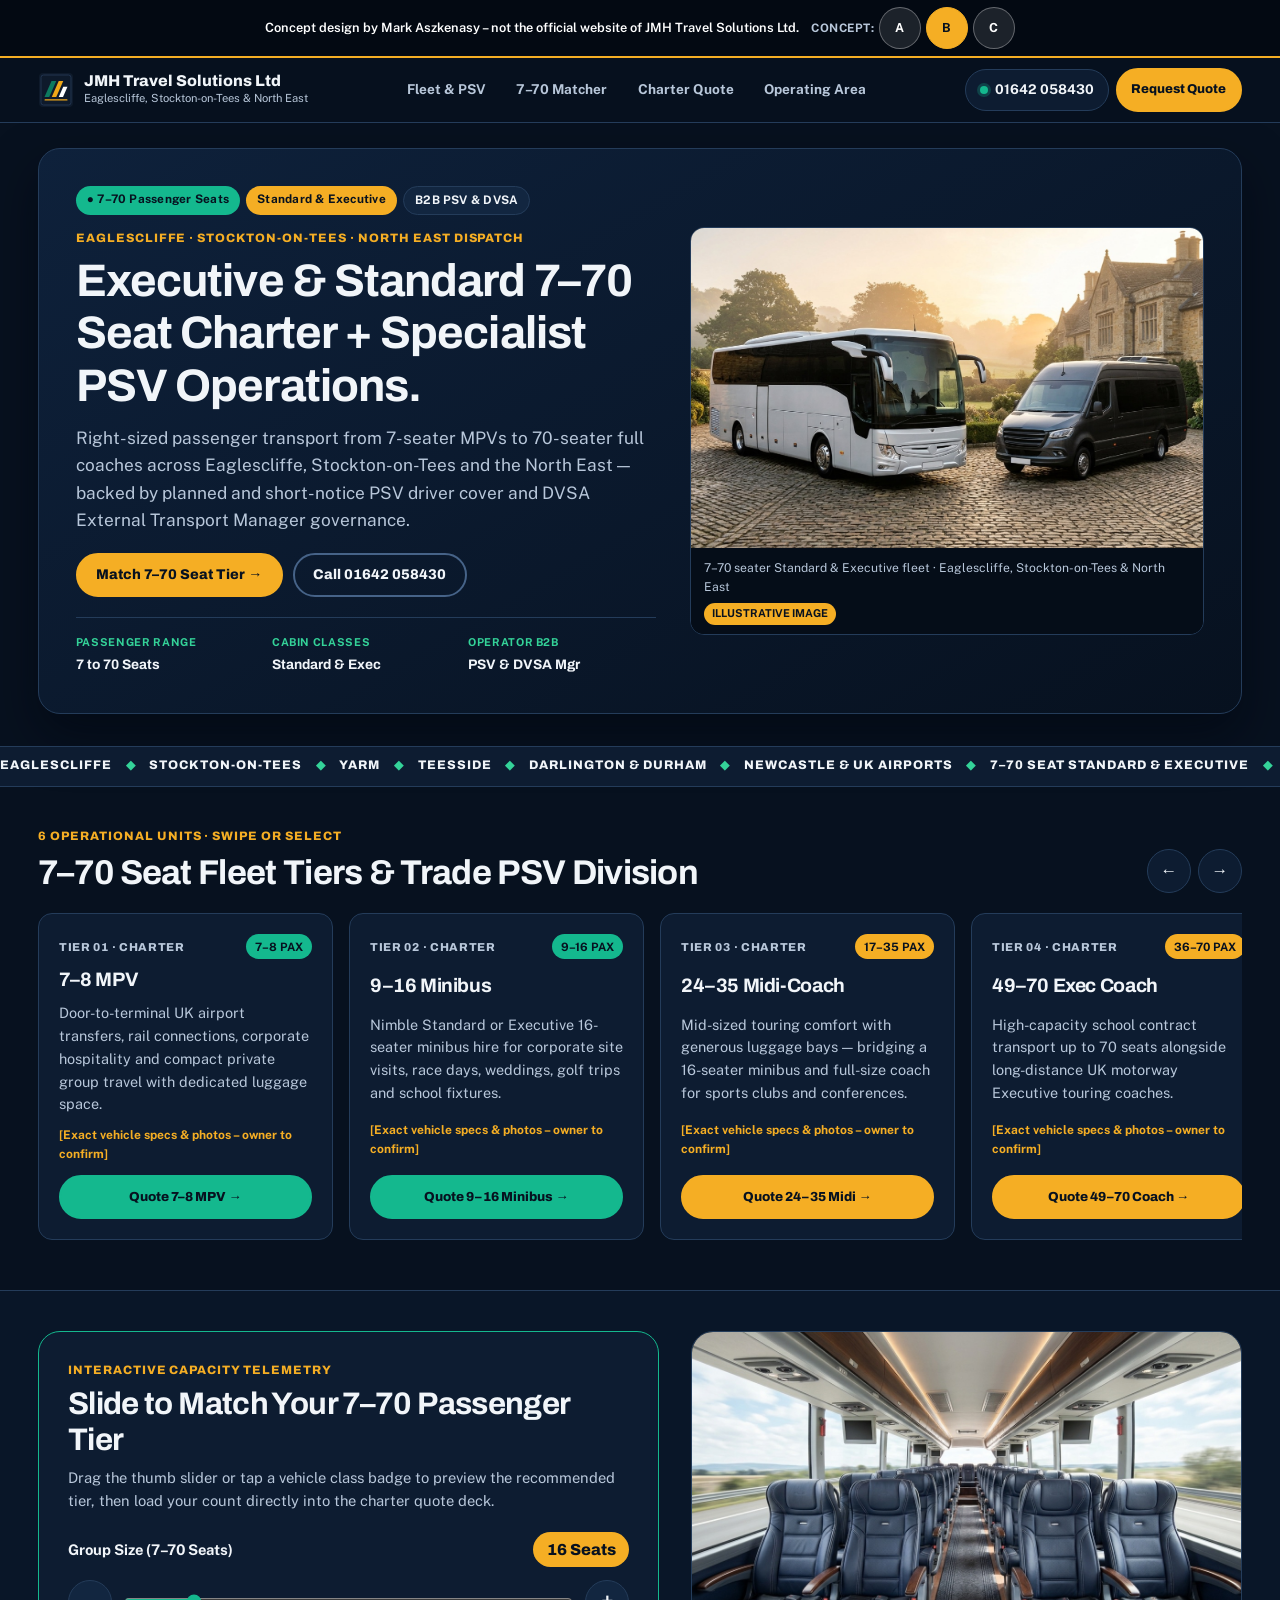
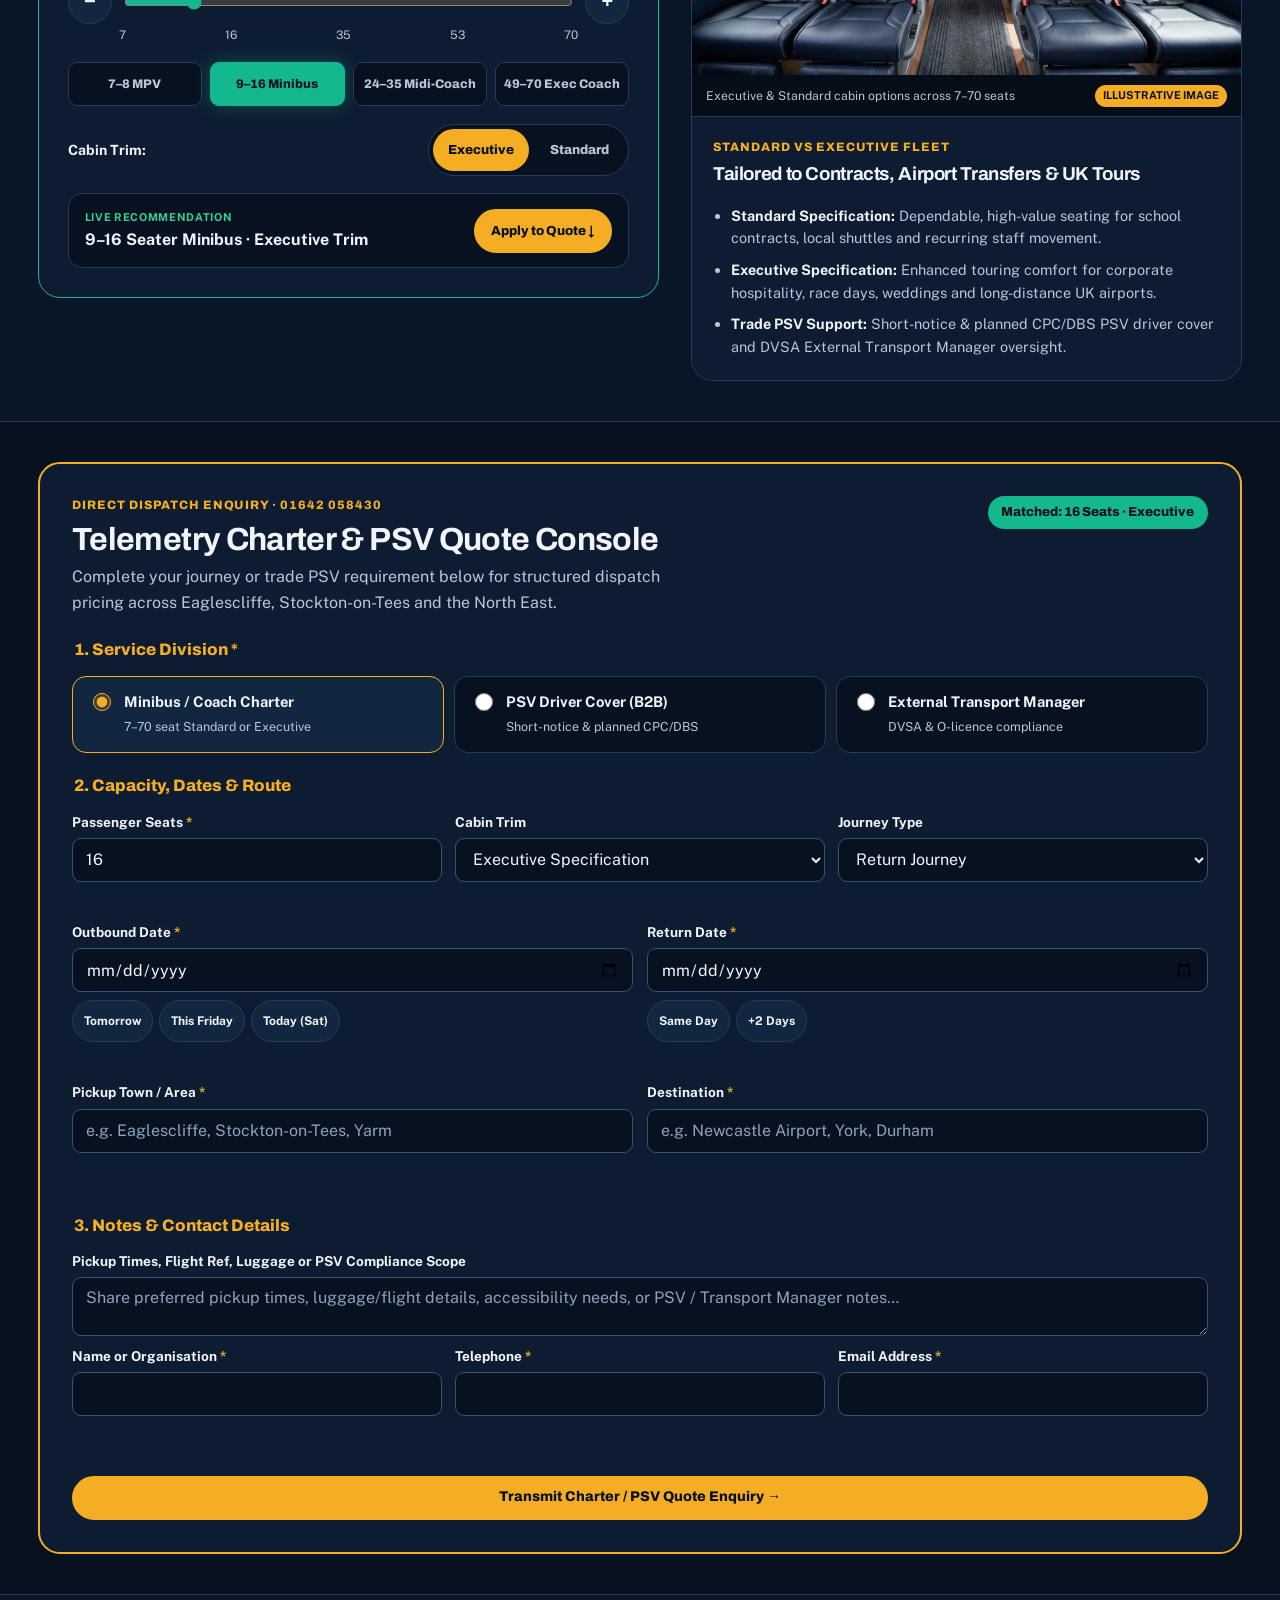
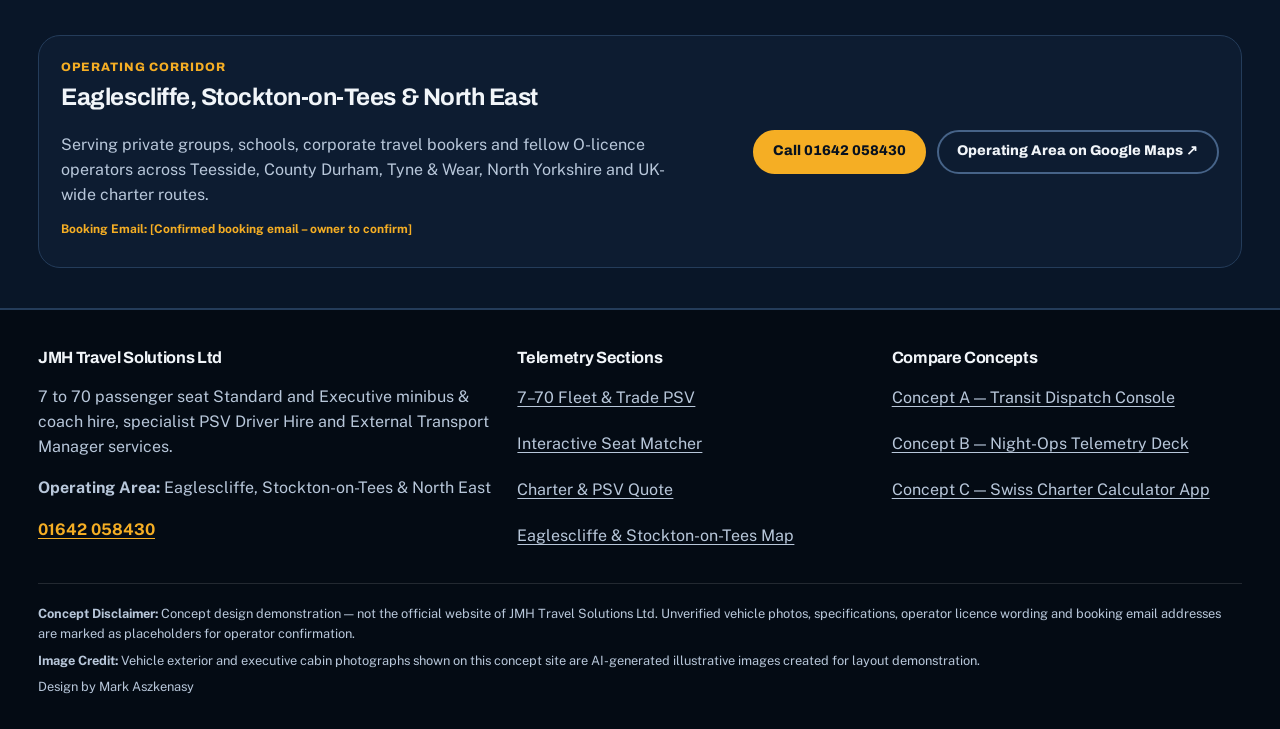
==== b/index.html @ caf75f90 "Add Set B (kinetic) and Set C (single-page app) mobile-first concept variants with A/B/C switcher" ====
<!DOCTYPE html>
<html lang="en-GB">
<head>
  <meta charset="utf-8">
  <meta name="viewport" content="width=device-width, initial-scale=1, viewport-fit=cover">
  <meta name="robots" content="noindex, nofollow">
  <meta name="theme-color" content="#07111F">
  <title>JMH Travel Solutions Ltd | Concept B — Night-Ops Executive Fleet &amp; Telemetry Deck</title>
  <meta name="description" content="Concept B night-ops telemetry website for JMH Travel Solutions Ltd — 7 to 70 passenger seat Standard and Executive minibus &amp; coach hire, specialist PSV Driver Hire and DVSA External Transport Manager across Eaglescliffe, Stockton-on-Tees &amp; the North East.">
  <link rel="icon" type="image/svg+xml" href="../favicon.svg">
  <link rel="stylesheet" href="css/styles.css">
</head>
<body>
  <a class="skip-link" href="#main-content">Skip to main content</a>

  <!-- Persistent Top Concept Banner + Concept A / B / C Switcher -->
  <div class="concept-banner" role="region" aria-label="Concept demonstration notice">
    <div class="concept-banner-inner">
      <p>Concept design by Mark Aszkenasy – not the official website of JMH Travel Solutions Ltd.</p>
      <nav class="concept-switcher" aria-label="Switch concept design">
        <span class="concept-switcher-label">Concept:</span>
        <a class="concept-pill" href="../index.html">A</a>
        <a class="concept-pill is-active" href="index.html" aria-current="page">B</a>
        <a class="concept-pill" href="../c/index.html">C</a>
      </nav>
    </div>
  </div>

  <!-- Night-Ops Telemetry Header -->
  <header class="telemetry-header">
    <div class="container header-bar">
      <a class="brand-lockup" href="#top" aria-label="JMH Travel Solutions Ltd — Eaglescliffe, Stockton-on-Tees and North East">
        <img class="brand-mark" src="../images/logo-mark.svg" width="38" height="38" alt="JMH Travel Solutions Ltd geometric road-stripe emblem">
        <span class="brand-copy">
          <span class="brand-title">JMH Travel Solutions Ltd</span>
          <span class="brand-sub">Eaglescliffe, Stockton-on-Tees &amp; North East</span>
        </span>
      </a>

      <nav class="header-links" aria-label="Primary telemetry navigation">
        <a class="nav-pill" href="#fleet-deck">Fleet &amp; PSV</a>
        <a class="nav-pill" href="#seat-matcher">7–70 Matcher</a>
        <a class="nav-pill" href="#telemetry-quote">Charter Quote</a>
        <a class="nav-pill" href="#corridor">Operating Area</a>
      </nav>

      <div class="header-cta-wrap">
        <a class="dispatch-pill" href="tel:01642058430" aria-label="Call Dispatch on 01642 058430">
          <span class="pulse-dot" aria-hidden="true"></span>
          <span>01642 058430</span>
        </a>
        <a class="btn btn-amber btn-compact" href="#telemetry-quote">Request Quote</a>
      </div>
    </div>
  </header>

  <main id="main-content">
    <!-- Full-Bleed Executive Coach & Minibus Hero Card -->
    <section class="hero-deck" id="top" aria-labelledby="hero-heading">
      <div class="container">
        <div class="hero-telemetry-card">
          <div class="hero-copy-col">
            <div class="spec-tags-row">
              <span class="tag-emerald">● 7–70 Passenger Seats</span>
              <span class="tag-amber">Standard &amp; Executive</span>
              <span class="tag-slate">B2B PSV &amp; DVSA</span>
            </div>

            <p class="telemetry-kicker">Eaglescliffe · Stockton-on-Tees · North East Dispatch</p>
            <h1 id="hero-heading">Executive &amp; Standard 7–70 Seat Charter + Specialist PSV Operations.</h1>
            <p class="hero-lead">
              Right-sized passenger transport from 7-seater MPVs to 70-seater full coaches across Eaglescliffe, Stockton-on-Tees and the North East — backed by planned and short-notice PSV driver cover and DVSA External Transport Manager governance.
            </p>

            <div class="hero-cta-row">
              <a class="btn btn-amber" href="#seat-matcher">Match 7–70 Seat Tier →</a>
              <a class="btn btn-ghost-light" href="tel:01642058430">Call 01642 058430</a>
            </div>

            <div class="telemetry-readout-strip" aria-label="Core service capabilities">
              <div>
                <span class="readout-label">PASSENGER RANGE</span>
                <strong>7 to 70 Seats</strong>
              </div>
              <div>
                <span class="readout-label">CABIN CLASSES</span>
                <strong>Standard &amp; Exec</strong>
              </div>
              <div>
                <span class="readout-label">OPERATOR B2B</span>
                <strong>PSV &amp; DVSA Mgr</strong>
              </div>
            </div>
          </div>

          <figure class="hero-fleet-frame">
            <img
              src="../images/hero.jpg"
              width="1440"
              height="803"
              alt="Silver executive touring coach parked beside a dark metallic executive minibus at dawn"
            >
            <figcaption class="telemetry-img-caption">
              <span>7–70 seater Standard &amp; Executive fleet · Eaglescliffe, Stockton-on-Tees &amp; North East</span>
              <span class="ill-tag">Illustrative image</span>
            </figcaption>
          </figure>
        </div>
      </div>
    </section>

    <!-- Kinetic North East Route Ticker -->
    <div class="route-ticker" aria-label="Operating route corridor">
      <div class="ticker-track">
        <div class="ticker-segment">
          <span>EAGLESCLIFFE</span><span class="sep" aria-hidden="true">◆</span>
          <span>STOCKTON-ON-TEES</span><span class="sep" aria-hidden="true">◆</span>
          <span>YARM</span><span class="sep" aria-hidden="true">◆</span>
          <span>TEESSIDE</span><span class="sep" aria-hidden="true">◆</span>
          <span>DARLINGTON &amp; DURHAM</span><span class="sep" aria-hidden="true">◆</span>
          <span>NEWCASTLE &amp; UK AIRPORTS</span><span class="sep" aria-hidden="true">◆</span>
          <span>7–70 SEAT STANDARD &amp; EXECUTIVE</span><span class="sep" aria-hidden="true">◆</span>
          <span>SHORT-NOTICE &amp; PLANNED PSV DRIVER COVER</span><span class="sep" aria-hidden="true">◆</span>
        </div>
        <div class="ticker-segment" aria-hidden="true">
          <span>EAGLESCLIFFE</span><span class="sep">◆</span>
          <span>STOCKTON-ON-TEES</span><span class="sep">◆</span>
          <span>YARM</span><span class="sep">◆</span>
          <span>TEESSIDE</span><span class="sep">◆</span>
          <span>DARLINGTON &amp; DURHAM</span><span class="sep">◆</span>
          <span>NEWCASTLE &amp; UK AIRPORTS</span><span class="sep">◆</span>
          <span>7–70 SEAT STANDARD &amp; EXECUTIVE</span><span class="sep">◆</span>
          <span>SHORT-NOTICE &amp; PLANNED PSV DRIVER COVER</span><span class="sep">◆</span>
        </div>
      </div>
    </div>

    <!-- Horizontal Touch-Snap Fleet & B2B Tier Cards -->
    <section class="deck-section" id="fleet-deck" aria-labelledby="fleet-deck-heading">
      <div class="container">
        <div class="deck-head-row">
          <div>
            <span class="telemetry-kicker">6 Operational Units · Swipe or Select</span>
            <h2 id="fleet-deck-heading">7–70 Seat Fleet Tiers &amp; Trade PSV Division</h2>
          </div>
          <div class="rail-arrows" aria-label="Scroll fleet tier cards">
            <button type="button" class="rail-btn" data-rail-dir="-1" aria-label="Previous tier card">←</button>
            <button type="button" class="rail-btn" data-rail-dir="1" aria-label="Next tier card">→</button>
          </div>
        </div>

        <div class="tier-snap-rail" id="fleet-snap-rail" tabindex="0" role="region" aria-label="Swipeable fleet and PSV cards">
          <!-- Card 1: 7-8 MPV -->
          <article class="tier-snap-card">
            <div class="tier-top">
              <span class="tier-code">TIER 01 · CHARTER</span>
              <span class="pax-pill emerald">7–8 PAX</span>
            </div>
            <h3>7–8 MPV</h3>
            <p>Door-to-terminal UK airport transfers, rail connections, corporate hospitality and compact private group travel with dedicated luggage space.</p>
            <p class="ph-note">[Exact vehicle specs &amp; photos – owner to confirm]</p>
            <button type="button" class="btn btn-emerald-solid btn-sm" data-load-quote="hire" data-pax="8">
              Quote 7–8 MPV →
            </button>
          </article>

          <!-- Card 2: 9-16 Minibus -->
          <article class="tier-snap-card">
            <div class="tier-top">
              <span class="tier-code">TIER 02 · CHARTER</span>
              <span class="pax-pill emerald">9–16 PAX</span>
            </div>
            <h3>9–16 Minibus</h3>
            <p>Nimble Standard or Executive 16-seater minibus hire for corporate site visits, race days, weddings, golf trips and school fixtures.</p>
            <p class="ph-note">[Exact vehicle specs &amp; photos – owner to confirm]</p>
            <button type="button" class="btn btn-emerald-solid btn-sm" data-load-quote="hire" data-pax="16">
              Quote 9–16 Minibus →
            </button>
          </article>

          <!-- Card 3: 24-35 Midi-Coach -->
          <article class="tier-snap-card">
            <div class="tier-top">
              <span class="tier-code">TIER 03 · CHARTER</span>
              <span class="pax-pill amber">17–35 PAX</span>
            </div>
            <h3>24–35 Midi-Coach</h3>
            <p>Mid-sized touring comfort with generous luggage bays — bridging a 16-seater minibus and full-size coach for sports clubs and conferences.</p>
            <p class="ph-note">[Exact vehicle specs &amp; photos – owner to confirm]</p>
            <button type="button" class="btn btn-amber btn-sm" data-load-quote="hire" data-pax="32">
              Quote 24–35 Midi →
            </button>
          </article>

          <!-- Card 4: 49-70 Exec Coach -->
          <article class="tier-snap-card">
            <div class="tier-top">
              <span class="tier-code">TIER 04 · CHARTER</span>
              <span class="pax-pill amber">36–70 PAX</span>
            </div>
            <h3>49–70 Exec Coach</h3>
            <p>High-capacity school contract transport up to 70 seats alongside long-distance UK motorway Executive touring coaches.</p>
            <p class="ph-note">[Exact vehicle specs &amp; photos – owner to confirm]</p>
            <button type="button" class="btn btn-amber btn-sm" data-load-quote="hire" data-pax="53">
              Quote 49–70 Coach →
            </button>
          </article>

          <!-- Card 5: PSV Driver Cover -->
          <article class="tier-snap-card b2b-card">
            <div class="tier-top">
              <span class="tier-code">B2B TRADE · DRIVER HIRE</span>
              <span class="pax-pill emerald">CPC &amp; DBS</span>
            </div>
            <h3>PSV Driver Cover</h3>
            <p>Specialist short-notice and planned PSV driver relief for fellow North East bus, coach and minibus O-licence operators.</p>
            <p class="ph-note">[Operator licence &amp; CPC details – owner to confirm]</p>
            <button type="button" class="btn btn-emerald-solid btn-sm" data-load-quote="driver" data-pax="32">
              Book PSV Driver Cover →
            </button>
          </article>

          <!-- Card 6: External Transport Manager -->
          <article class="tier-snap-card b2b-card">
            <div class="tier-top">
              <span class="tier-code">B2B TRADE · COMPLIANCE</span>
              <span class="pax-pill amber">DVSA / O-LICENCE</span>
            </div>
            <h3>External Transport Manager</h3>
            <p>Statutory DVSA governance, O-licence administration, preventative maintenance wallcharts, defect oversight and tachograph auditing.</p>
            <p class="ph-note">[Operator licence &amp; CPC details – owner to confirm]</p>
            <button type="button" class="btn btn-amber btn-sm" data-load-quote="tm" data-pax="16">
              Enquire Transport Mgr →
            </button>
          </article>
        </div>
      </div>
    </section>

    <!-- Interactive Thumb-Slider Seat Matcher (7–70 Seats) + Cabin Showcase -->
    <section class="deck-section section-elevated" id="seat-matcher" aria-labelledby="matcher-heading">
      <div class="container">
        <div class="matcher-split">
          <!-- Interactive Thumb-Slider Matcher Panel -->
          <div class="matcher-console-card">
            <span class="telemetry-kicker">Interactive Capacity Telemetry</span>
            <h2 id="matcher-heading">Slide to Match Your 7–70 Passenger Tier</h2>
            <p class="matcher-sub">
              Drag the thumb slider or tap a vehicle class badge to preview the recommended tier, then load your count directly into the charter quote deck.
            </p>

            <div class="slider-readout-header">
              <label for="b-pax-slider" class="slider-label">Group Size (7–70 Seats)</label>
              <output id="b-pax-output" for="b-pax-slider" class="pax-big-badge">16 Seats</output>
            </div>

            <div class="thumb-slider-row">
              <button type="button" class="step-circle" data-slider-step="-1" aria-label="Decrease passenger count">−</button>
              <input
                type="range"
                id="b-pax-slider"
                min="7"
                max="70"
                value="16"
                class="telemetry-range"
              >
              <button type="button" class="step-circle" data-slider-step="1" aria-label="Increase passenger count">+</button>
            </div>

            <div class="slider-ticks" aria-hidden="true">
              <span>7</span>
              <span>16</span>
              <span>35</span>
              <span>53</span>
              <span>70</span>
            </div>

            <!-- Live Lighting Tier Badges -->
            <div class="live-tier-badges" role="group" aria-label="Live matched vehicle tier badges">
              <button type="button" class="live-tier-pill" data-badge-tier="mpv" data-set-pax="8">7–8 MPV</button>
              <button type="button" class="live-tier-pill is-lit" data-badge-tier="minibus" data-set-pax="16">9–16 Minibus</button>
              <button type="button" class="live-tier-pill" data-badge-tier="midi" data-set-pax="32">24–35 Midi-Coach</button>
              <button type="button" class="live-tier-pill" data-badge-tier="coach" data-set-pax="53">49–70 Exec Coach</button>
            </div>

            <div class="spec-toggle-bar">
              <span class="spec-label">Cabin Trim:</span>
              <div class="seg-group" role="group" aria-label="Select Standard or Executive cabin">
                <button type="button" class="seg-btn is-selected" data-cabin-spec="Executive" aria-pressed="true">Executive</button>
                <button type="button" class="seg-btn" data-cabin-spec="Standard" aria-pressed="false">Standard</button>
              </div>
            </div>

            <div class="matched-telemetry-box" aria-live="polite">
              <div>
                <span class="readout-label">LIVE RECOMMENDATION</span>
                <strong id="b-matched-summary">9–16 Seater Minibus · Executive Trim</strong>
              </div>
              <button type="button" class="btn btn-amber btn-sm" id="b-apply-to-quote">
                Apply to Quote ↓
              </button>
            </div>
          </div>

          <!-- Executive vs Standard Cabin Feature Card -->
          <div class="cabin-feature-panel">
            <figure class="cabin-photo-wrap">
              <img
                src="../images/feature.jpg"
                width="1200"
                height="896"
                alt="Executive touring coach cabin with dark navy reclining seats, walnut trim and panoramic glazing"
                loading="lazy"
              >
              <figcaption class="telemetry-img-caption">
                <span>Executive &amp; Standard cabin options across 7–70 seats</span>
                <span class="ill-tag">Illustrative image</span>
              </figcaption>
            </figure>

            <div class="cabin-copy">
              <span class="telemetry-kicker">Standard vs Executive Fleet</span>
              <h3>Tailored to Contracts, Airport Transfers &amp; UK Tours</h3>
              <ul class="telemetry-checklist">
                <li><strong>Standard Specification:</strong> Dependable, high-value seating for school contracts, local shuttles and recurring staff movement.</li>
                <li><strong>Executive Specification:</strong> Enhanced touring comfort for corporate hospitality, race days, weddings and long-distance UK airports.</li>
                <li><strong>Trade PSV Support:</strong> Short-notice &amp; planned CPC/DBS PSV driver cover and DVSA External Transport Manager oversight.</li>
              </ul>
            </div>
          </div>
        </div>
      </div>
    </section>

    <!-- Dark Telemetry Charter & PSV Quote Form -->
    <section class="deck-section" id="telemetry-quote" aria-labelledby="quote-heading">
      <div class="container">
        <div class="quote-telemetry-shell">
          <div class="quote-header">
            <div>
              <span class="telemetry-kicker">Direct Dispatch Enquiry · 01642 058430</span>
              <h2 id="quote-heading">Telemetry Charter &amp; PSV Quote Console</h2>
              <p>Complete your journey or trade PSV requirement below for structured dispatch pricing across Eaglescliffe, Stockton-on-Tees and the North East.</p>
            </div>
            <div class="active-match-chip" id="quote-live-chip" aria-live="polite">
              Matched: 16 Seats · Executive
            </div>
          </div>

          <form id="b-quote-form" class="telemetry-form" novalidate>
            <!-- Service Mode -->
            <fieldset class="clean-fieldset">
              <legend class="form-sec-title">1. Service Division <span class="req" aria-hidden="true">*</span></legend>
              <div class="service-mode-grid">
                <label class="mode-card" for="b-svc-hire">
                  <input type="radio" id="b-svc-hire" name="service_type" value="Minibus / Coach Charter" checked>
                  <span>
                    <strong>Minibus / Coach Charter</strong>
                    <small>7–70 seat Standard or Executive</small>
                  </span>
                </label>

                <label class="mode-card" for="b-svc-driver">
                  <input type="radio" id="b-svc-driver" name="service_type" value="PSV Driver Cover (B2B)">
                  <span>
                    <strong>PSV Driver Cover (B2B)</strong>
                    <small>Short-notice &amp; planned CPC/DBS</small>
                  </span>
                </label>

                <label class="mode-card" for="b-svc-tm">
                  <input type="radio" id="b-svc-tm" name="service_type" value="External Transport Manager">
                  <span>
                    <strong>External Transport Manager</strong>
                    <small>DVSA &amp; O-licence compliance</small>
                  </span>
                </label>
              </div>
            </fieldset>

            <!-- Schedule & Route Block -->
            <div id="b-journey-fields">
              <fieldset class="clean-fieldset">
                <legend class="form-sec-title">2. Capacity, Dates &amp; Route</legend>

                <div class="grid-3-cols">
                  <div class="t-field">
                    <label for="b-pax-input">Passenger Seats <span class="req" aria-hidden="true">*</span></label>
                    <input type="number" id="b-pax-input" name="passengers" min="1" max="140" value="16" required>
                    <span class="field-error" id="b-pax-input-error" aria-live="polite"></span>
                  </div>

                  <div class="t-field">
                    <label for="b-cabin-select">Cabin Trim</label>
                    <select id="b-cabin-select" name="cabin_spec">
                      <option value="Executive">Executive Specification</option>
                      <option value="Standard">Standard Specification</option>
                    </select>
                  </div>

                  <div class="t-field">
                    <label for="b-trip-type">Journey Type</label>
                    <select id="b-trip-type" name="trip_type">
                      <option value="Return Journey">Return Journey</option>
                      <option value="One-Way">One-Way Transfer</option>
                    </select>
                  </div>
                </div>

                <div class="grid-2-cols">
                  <div class="t-field">
                    <label for="b-outbound-date">Outbound Date <span class="req" aria-hidden="true">*</span></label>
                    <input type="date" id="b-outbound-date" name="outbound_date" required>
                    <div class="t-date-chips" id="b-outbound-chips" aria-label="Quick outbound date shortcuts"></div>
                    <span class="field-error" id="b-outbound-date-error" aria-live="polite"></span>
                  </div>

                  <div class="t-field" id="b-return-wrap">
                    <label for="b-return-date">Return Date <span class="req" aria-hidden="true">*</span></label>
                    <input type="date" id="b-return-date" name="return_date" required>
                    <div class="t-date-chips" id="b-return-chips" aria-label="Quick return date shortcuts"></div>
                    <span class="field-error" id="b-return-date-error" aria-live="polite"></span>
                  </div>
                </div>

                <div class="grid-2-cols">
                  <div class="t-field">
                    <label for="b-pickup">Pickup Town / Area <span class="req" aria-hidden="true">*</span></label>
                    <input type="text" id="b-pickup" name="pickup" placeholder="e.g. Eaglescliffe, Stockton-on-Tees, Yarm" required>
                    <span class="field-error" id="b-pickup-error" aria-live="polite"></span>
                  </div>

                  <div class="t-field">
                    <label for="b-dropoff">Destination <span class="req" aria-hidden="true">*</span></label>
                    <input type="text" id="b-dropoff" name="dropoff" placeholder="e.g. Newcastle Airport, York, Durham" required>
                    <span class="field-error" id="b-dropoff-error" aria-live="polite"></span>
                  </div>
                </div>
              </fieldset>
            </div>

            <!-- Notes & Contact -->
            <fieldset class="clean-fieldset">
              <legend class="form-sec-title">3. Notes &amp; Contact Details</legend>

              <div class="t-field">
                <label for="b-notes">Pickup Times, Flight Ref, Luggage or PSV Compliance Scope</label>
                <textarea
                  id="b-notes"
                  name="notes"
                  rows="2"
                  placeholder="Share preferred pickup times, luggage/flight details, accessibility needs, or PSV / Transport Manager notes…"
                ></textarea>
              </div>

              <div class="grid-3-cols">
                <div class="t-field">
                  <label for="b-contact-name">Name or Organisation <span class="req" aria-hidden="true">*</span></label>
                  <input type="text" id="b-contact-name" name="contact_name" autocomplete="name" required>
                  <span class="field-error" id="b-contact-name-error" aria-live="polite"></span>
                </div>

                <div class="t-field">
                  <label for="b-contact-phone">Telephone <span class="req" aria-hidden="true">*</span></label>
                  <input type="tel" id="b-contact-phone" name="contact_phone" autocomplete="tel" required>
                  <span class="field-error" id="b-contact-phone-error" aria-live="polite"></span>
                </div>

                <div class="t-field">
                  <label for="b-contact-email">Email Address <span class="req" aria-hidden="true">*</span></label>
                  <input type="email" id="b-contact-email" name="contact_email" autocomplete="email" required>
                  <span class="field-error" id="b-contact-email-error" aria-live="polite"></span>
                </div>
              </div>
            </fieldset>

            <button type="submit" class="btn btn-amber btn-full">
              Transmit Charter / PSV Quote Enquiry →
            </button>

            <div id="b-quote-feedback" class="form-feedback" role="status" aria-live="polite" hidden></div>
          </form>
        </div>
      </div>
    </section>

    <!-- Operating Corridor & Direct Dispatch Strip (Area-Only Privacy Rule) -->
    <section class="deck-section section-elevated" id="corridor" aria-labelledby="corridor-heading">
      <div class="container">
        <div class="corridor-card">
          <div>
            <span class="telemetry-kicker">Operating Corridor</span>
            <h2 id="corridor-heading">Eaglescliffe, Stockton-on-Tees &amp; North East</h2>
            <p>
              Serving private groups, schools, corporate travel bookers and fellow O-licence operators across Teesside, County Durham, Tyne &amp; Wear, North Yorkshire and UK-wide charter routes.
            </p>
            <p class="ph-note">Booking Email: [Confirmed booking email – owner to confirm]</p>
          </div>
          <div class="corridor-actions">
            <a class="btn btn-amber" href="tel:01642058430">Call 01642 058430</a>
            <a
              class="btn btn-ghost-light"
              href="https://www.google.com/maps/search/?api=1&amp;query=Eaglescliffe+Stockton-on-Tees"
              target="_blank"
              rel="noopener noreferrer"
            >Operating Area on Google Maps ↗</a>
          </div>
        </div>
      </div>
    </section>
  </main>

  <footer class="telemetry-footer">
    <div class="container">
      <div class="footer-grid">
        <div>
          <h3>JMH Travel Solutions Ltd</h3>
          <p>7 to 70 passenger seat Standard and Executive minibus &amp; coach hire, specialist PSV Driver Hire and External Transport Manager services.</p>
          <p><strong>Operating Area:</strong> Eaglescliffe, Stockton-on-Tees &amp; North East</p>
          <p><a href="tel:01642058430"><strong>01642 058430</strong></a></p>
        </div>
        <div>
          <h3>Telemetry Sections</h3>
          <ul class="footer-links">
            <li><a href="#fleet-deck">7–70 Fleet &amp; Trade PSV</a></li>
            <li><a href="#seat-matcher">Interactive Seat Matcher</a></li>
            <li><a href="#telemetry-quote">Charter &amp; PSV Quote</a></li>
            <li><a href="https://www.google.com/maps/search/?api=1&amp;query=Eaglescliffe+Stockton-on-Tees" target="_blank" rel="noopener noreferrer">Eaglescliffe &amp; Stockton-on-Tees Map</a></li>
          </ul>
        </div>
        <div>
          <h3>Compare Concepts</h3>
          <ul class="footer-links">
            <li><a href="../index.html">Concept A — Transit Dispatch Console</a></li>
            <li><a href="index.html" aria-current="page">Concept B — Night-Ops Telemetry Deck</a></li>
            <li><a href="../c/index.html">Concept C — Swiss Charter Calculator App</a></li>
          </ul>
        </div>
      </div>

      <div class="footer-legal">
        <p><strong>Concept Disclaimer:</strong> Concept design demonstration — not the official website of JMH Travel Solutions Ltd. Unverified vehicle photos, specifications, operator licence wording and booking email addresses are marked as placeholders for operator confirmation.</p>
        <p><strong>Image Credit:</strong> Vehicle exterior and executive cabin photographs shown on this concept site are AI-generated illustrative images created for layout demonstration.</p>
        <p>Design by Mark Aszkenasy</p>
      </div>
    </div>
  </footer>

  <!-- Floating Night-Ops Pill Dock (Mobile & Tablet) -->
  <div class="floating-dock" role="region" aria-label="Quick mobile dispatch actions">
    <a class="dock-pill dock-tel" href="tel:01642058430">Call 01642 058430</a>
    <a class="dock-pill dock-cta" href="#telemetry-quote">Instant Quote</a>
  </div>

  <script src="js/app.js"></script>
</body>
</html>
---- b/css/styles.css ----
/* ==========================================================================
   JMH Travel Solutions Ltd — Concept B: Night-Ops Executive Fleet & Telemetry Deck
   Self-hosted WOFF2 fonts · Mobile-First 344px–1440px · WCAG AA+ Compliant
   ========================================================================== */

@font-face {
  font-family: 'Archivo';
  src: url('../../fonts/archivo-latin.woff2') format('woff2');
  font-weight: 400 800;
  font-style: normal;
  font-display: swap;
}

@font-face {
  font-family: 'Public Sans';
  src: url('../../fonts/public-sans-latin.woff2') format('woff2');
  font-weight: 300 700;
  font-style: normal;
  font-display: swap;
}

:root {
  --navy-abyss: #07111F;
  --navy-card: #0D1C31;
  --navy-elevated: #122640;
  --navy-border: #243C5A;
  --amber: #F5AE24;          /* 10.8:1 contrast with #07111F */
  --amber-hover: #FACC55;
  --emerald: #14B88E;        /* 8.1:1 contrast with #07111F */
  --emerald-bright: #34D399;
  --text-crisp: #F1F5F9;     /* 16.8:1 on #07111F */
  --text-muted: #B8C7DA;     /* 8.9:1 on #0D1C31 */
  --error-light: #FCA5A5;

  --font-heading: 'Archivo', -apple-system, BlinkMacSystemFont, 'Segoe UI', sans-serif;
  --font-body: 'Public Sans', -apple-system, BlinkMacSystemFont, 'Segoe UI', sans-serif;
  --radius-lg: 22px;
  --radius-md: 14px;
  --radius-sm: 9px;
  --container-max: 1260px;
}

*,
*::before,
*::after {
  box-sizing: border-box;
}

html {
  scroll-behavior: smooth;
  -webkit-text-size-adjust: 100%;
  overflow-x: clip;
}

body {
  margin: 0;
  font-family: var(--font-body);
  font-size: 1rem;
  line-height: 1.58;
  background-color: var(--navy-abyss);
  color: var(--text-crisp);
  overflow-x: clip;
  padding-bottom: calc(5.4rem + env(safe-area-inset-bottom, 0px));
}

@media (min-width: 980px) {
  body {
    padding-bottom: 0;
  }
}

img,
svg {
  max-width: 100%;
  height: auto;
  display: block;
}

a {
  color: var(--amber);
  text-underline-offset: 3px;
}

:focus-visible {
  outline: 3px solid var(--amber);
  outline-offset: 3px;
}

.skip-link {
  position: absolute;
  left: -9999px;
  top: 0;
  z-index: 500;
  background: var(--amber);
  color: var(--navy-abyss);
  padding: 0.75rem 1.2rem;
  font-weight: 800;
  text-decoration: none;
}

.skip-link:focus {
  left: 0.5rem;
  top: 0.5rem;
  border-radius: 8px;
}

.container {
  width: 100%;
  max-width: var(--container-max);
  margin: 0 auto;
  padding: 0 0.9rem;
}

@media (min-width: 768px) {
  .container {
    padding: 0 1.75rem;
  }
}

h1, h2, h3, h4 {
  font-family: var(--font-heading);
  color: var(--text-crisp);
  margin-top: 0;
  line-height: 1.15;
  letter-spacing: -0.02em;
}

/* ==========================================================================
   1. Top Concept Banner & Switcher
   ========================================================================== */
.concept-banner {
  background-color: #030912;
  color: #FFFFFF;
  font-size: 0.8rem;
  line-height: 1.4;
  font-weight: 600;
  padding: 0.45rem 0.75rem;
  border-bottom: 2px solid var(--amber);
}

.concept-banner-inner {
  max-width: var(--container-max);
  margin: 0 auto;
  display: flex;
  flex-wrap: wrap;
  align-items: center;
  justify-content: center;
  gap: 0.35rem 0.75rem;
  text-align: center;
}

.concept-banner p {
  margin: 0;
}

.concept-switcher {
  display: inline-flex;
  align-items: center;
  gap: 0.3rem;
  flex-shrink: 0;
}

.concept-switcher-label {
  font-size: 0.73rem;
  font-weight: 700;
  text-transform: uppercase;
  letter-spacing: 0.04em;
  color: var(--text-muted);
}

.concept-pill {
  display: inline-flex;
  align-items: center;
  justify-content: center;
  min-width: 42px;
  min-height: 42px;
  padding: 0 0.6rem;
  border-radius: 999px;
  font-size: 0.78rem;
  font-weight: 800;
  text-decoration: none;
  color: #FFFFFF;
  background: rgba(255, 255, 255, 0.1);
  border: 1px solid rgba(255, 255, 255, 0.32);
}

.concept-pill:hover {
  background: rgba(255, 255, 255, 0.22);
}

.concept-pill.is-active,
.concept-pill[aria-current="page"] {
  background: var(--amber);
  color: var(--navy-abyss);
  border-color: var(--amber);
}

/* ==========================================================================
   2. Night-Ops Telemetry Header
   ========================================================================== */
.telemetry-header {
  position: sticky;
  top: 0;
  z-index: 120;
  background: rgba(7, 17, 31, 0.96);
  backdrop-filter: blur(10px);
  border-bottom: 1px solid var(--navy-border);
}

.header-bar {
  display: flex;
  align-items: center;
  justify-content: space-between;
  gap: 0.6rem;
  padding-top: 0.6rem;
  padding-bottom: 0.6rem;
}

.brand-lockup {
  display: inline-flex;
  align-items: center;
  gap: 0.6rem;
  text-decoration: none;
  min-height: 44px;
  min-width: 0;
}

.brand-mark {
  width: 36px;
  height: 36px;
  flex-shrink: 0;
}

.brand-copy {
  display: flex;
  flex-direction: column;
  min-width: 0;
}

.brand-title {
  font-family: var(--font-heading);
  font-weight: 800;
  font-size: 0.98rem;
  color: var(--text-crisp);
  line-height: 1.15;
}

.brand-sub {
  font-size: 0.7rem;
  color: var(--text-muted);
  white-space: nowrap;
  overflow: hidden;
  text-overflow: ellipsis;
}

.header-links {
  display: none;
  align-items: center;
  gap: 0.3rem;
}

@media (min-width: 960px) {
  .header-links {
    display: flex;
  }
}

.nav-pill {
  display: inline-flex;
  align-items: center;
  min-height: 42px;
  padding: 0 0.8rem;
  border-radius: 999px;
  font-size: 0.85rem;
  font-weight: 700;
  color: var(--text-muted);
  text-decoration: none;
}

.nav-pill:hover {
  background: var(--navy-elevated);
  color: var(--text-crisp);
}

.header-cta-wrap {
  display: flex;
  align-items: center;
  gap: 0.45rem;
  flex-shrink: 0;
}

.dispatch-pill {
  display: none;
  align-items: center;
  gap: 0.45rem;
  min-height: 42px;
  padding: 0 0.85rem;
  border-radius: 999px;
  background: var(--navy-card);
  border: 1px solid var(--navy-border);
  color: var(--text-crisp);
  font-size: 0.84rem;
  font-weight: 700;
  text-decoration: none;
}

@media (min-width: 640px) {
  .dispatch-pill {
    display: inline-flex;
  }
}

.pulse-dot {
  width: 8px;
  height: 8px;
  border-radius: 50%;
  background: var(--emerald);
  box-shadow: 0 0 0 3px rgba(20, 184, 142, 0.25);
}

/* Buttons */
.btn {
  display: inline-flex;
  align-items: center;
  justify-content: center;
  gap: 0.45rem;
  min-height: 44px;
  min-width: 44px;
  padding: 0.65rem 1.15rem;
  border-radius: 999px;
  font-family: var(--font-heading);
  font-size: 0.88rem;
  font-weight: 800;
  line-height: 1.2;
  text-decoration: none;
  border: 2px solid transparent;
  cursor: pointer;
  transition: transform 0.14s ease, background-color 0.16s ease, border-color 0.16s ease;
}

.btn:active {
  transform: scale(0.985);
}

.btn-amber {
  background: var(--amber);
  color: var(--navy-abyss);
  border-color: var(--amber);
}

.btn-amber:hover {
  background: var(--amber-hover);
  border-color: var(--amber-hover);
  color: var(--navy-abyss);
}

.btn-emerald-solid {
  background: var(--emerald);
  color: var(--navy-abyss);
  border-color: var(--emerald);
}

.btn-emerald-solid:hover {
  background: var(--emerald-bright);
  border-color: var(--emerald-bright);
  color: var(--navy-abyss);
}

.btn-ghost-light {
  background: transparent;
  color: var(--text-crisp);
  border-color: #466388;
}

.btn-ghost-light:hover {
  background: var(--navy-elevated);
  border-color: var(--text-crisp);
  color: var(--text-crisp);
}

.btn-compact {
  padding: 0.45rem 0.85rem;
  font-size: 0.8rem;
}

.btn-sm {
  padding: 0.52rem 0.95rem;
  font-size: 0.82rem;
}

.btn-full {
  width: 100%;
}

/* ==========================================================================
   3. Full-Bleed Executive Coach & Minibus Hero Card
   ========================================================================== */
.hero-deck {
  padding: 1rem 0 1.35rem;
}

.hero-telemetry-card {
  background: linear-gradient(150deg, #0E213B 0%, #07111F 100%);
  border: 1px solid var(--navy-border);
  border-radius: var(--radius-lg);
  padding: 1.2rem;
  display: grid;
  gap: 1.35rem;
  box-shadow: 0 22px 48px rgba(2, 6, 14, 0.55);
}

@media (min-width: 940px) {
  .hero-deck {
    padding: 1.6rem 0 2rem;
  }
  .hero-telemetry-card {
    grid-template-columns: 1.06fr 0.94fr;
    align-items: center;
    padding: 2.3rem;
    gap: 2.1rem;
  }
}

.spec-tags-row {
  display: flex;
  flex-wrap: wrap;
  gap: 0.4rem;
  margin-bottom: 0.85rem;
}

.tag-emerald,
.tag-amber,
.tag-slate {
  font-size: 0.74rem;
  font-weight: 800;
  padding: 0.26rem 0.68rem;
  border-radius: 999px;
  letter-spacing: 0.02em;
}

.tag-emerald {
  background: var(--emerald);
  color: var(--navy-abyss);
}

.tag-amber {
  background: var(--amber);
  color: var(--navy-abyss);
}

.tag-slate {
  background: var(--navy-elevated);
  color: var(--text-crisp);
  border: 1px solid var(--navy-border);
}

.telemetry-kicker {
  display: block;
  font-family: var(--font-heading);
  font-size: 0.76rem;
  font-weight: 800;
  text-transform: uppercase;
  letter-spacing: 0.08em;
  color: var(--amber);
  margin-bottom: 0.45rem;
}

.hero-copy-col h1 {
  font-size: clamp(1.7rem, 3.8vw, 2.85rem);
  margin-bottom: 0.8rem;
}

.hero-lead {
  color: var(--text-muted);
  margin-top: 0;
  margin-bottom: 1.2rem;
  font-size: clamp(0.96rem, 1.35vw, 1.08rem);
}

.hero-cta-row {
  display: flex;
  flex-wrap: wrap;
  gap: 0.65rem;
  margin-bottom: 1.25rem;
}

.telemetry-readout-strip {
  display: grid;
  grid-template-columns: repeat(3, minmax(0, 1fr));
  gap: 0.5rem;
  padding-top: 0.95rem;
  border-top: 1px solid var(--navy-border);
}

.readout-label {
  display: block;
  font-size: 0.68rem;
  font-weight: 800;
  letter-spacing: 0.06em;
  color: var(--emerald-bright);
}

.telemetry-readout-strip strong {
  font-family: var(--font-heading);
  font-size: 0.86rem;
}

.hero-fleet-frame,
.cabin-photo-wrap {
  margin: 0;
  border-radius: var(--radius-md);
  overflow: hidden;
  border: 1px solid var(--navy-border);
  background: #040B14;
}

.hero-fleet-frame img,
.cabin-photo-wrap img {
  width: 100%;
  aspect-ratio: 16 / 10;
  object-fit: cover;
}

.telemetry-img-caption {
  display: flex;
  flex-wrap: wrap;
  align-items: center;
  justify-content: space-between;
  gap: 0.4rem;
  padding: 0.6rem 0.85rem;
  background: #050D18;
  font-size: 0.76rem;
  color: var(--text-muted);
}

.ill-tag {
  padding: 0.15rem 0.5rem;
  border-radius: 999px;
  background: var(--amber);
  color: var(--navy-abyss);
  font-size: 0.68rem;
  font-weight: 800;
  text-transform: uppercase;
}

/* ==========================================================================
   4. Kinetic North East Route Ticker
   ========================================================================== */
.route-ticker {
  background: var(--navy-card);
  border-top: 1px solid var(--navy-border);
  border-bottom: 1px solid var(--navy-border);
  overflow: hidden;
  padding: 0.6rem 0;
}

.ticker-track {
  display: flex;
  width: max-content;
  animation: routeTicker 34s linear infinite;
}

.route-ticker:hover .ticker-track {
  animation-play-state: paused;
}

.ticker-segment {
  display: flex;
  align-items: center;
  gap: 0.85rem;
  padding-right: 0.85rem;
  font-family: var(--font-heading);
  font-size: 0.78rem;
  font-weight: 800;
  letter-spacing: 0.08em;
  color: var(--text-crisp);
  white-space: nowrap;
}

.ticker-segment .sep {
  color: var(--emerald-bright);
}

@keyframes routeTicker {
  from { transform: translateX(0); }
  to { transform: translateX(-50%); }
}

@media (prefers-reduced-motion: reduce) {
  html {
    scroll-behavior: auto;
  }
  .ticker-track {
    animation: none;
    width: auto;
    flex-wrap: wrap;
    justify-content: center;
    padding: 0 0.75rem;
  }
  .ticker-segment[aria-hidden="true"] {
    display: none;
  }
  .ticker-segment {
    white-space: normal;
    justify-content: center;
    row-gap: 0.25rem;
  }
}

/* ==========================================================================
   5. Horizontal Touch-Snap Fleet & B2B Tier Cards
   ========================================================================== */
.deck-section {
  padding: 2.5rem 0;
  scroll-margin-top: 4.5rem;
}

.section-elevated {
  background: #091628;
  border-top: 1px solid var(--navy-border);
  border-bottom: 1px solid var(--navy-border);
}

.deck-head-row {
  display: flex;
  flex-wrap: wrap;
  align-items: flex-end;
  justify-content: space-between;
  gap: 1rem;
  margin-bottom: 1.3rem;
}

.deck-head-row h2 {
  font-size: clamp(1.45rem, 2.7vw, 2.15rem);
  margin: 0;
}

.rail-arrows {
  display: inline-flex;
  gap: 0.45rem;
}

.rail-btn {
  width: 44px;
  height: 44px;
  border-radius: 50%;
  border: 1px solid var(--navy-border);
  background: var(--navy-card);
  color: var(--text-crisp);
  font-size: 1.05rem;
  font-weight: 800;
  cursor: pointer;
}

.rail-btn:hover {
  background: var(--amber);
  color: var(--navy-abyss);
  border-color: var(--amber);
}

.tier-snap-rail {
  display: grid;
  grid-auto-flow: column;
  grid-auto-columns: minmax(270px, 84%);
  gap: 1rem;
  overflow-x: auto;
  scroll-snap-type: x mandatory;
  padding-bottom: 0.65rem;
  -webkit-overflow-scrolling: touch;
  scrollbar-width: thin;
  scrollbar-color: var(--amber) var(--navy-card);
}

@media (min-width: 680px) {
  .tier-snap-rail {
    grid-auto-columns: minmax(290px, 46%);
  }
}

@media (min-width: 1100px) {
  .tier-snap-rail {
    grid-auto-columns: minmax(295px, 31%);
  }
}

.tier-snap-card {
  scroll-snap-align: start;
  background: var(--navy-card);
  border: 1px solid var(--navy-border);
  border-radius: var(--radius-md);
  padding: 1.25rem;
  display: flex;
  flex-direction: column;
  justify-content: space-between;
  gap: 0.65rem;
}

.tier-snap-card.b2b-card {
  background: linear-gradient(160deg, #102542 0%, #0D1C31 100%);
  border-color: #2E527B;
}

.tier-top {
  display: flex;
  align-items: center;
  justify-content: space-between;
  gap: 0.5rem;
}

.tier-code {
  font-family: var(--font-heading);
  font-size: 0.72rem;
  font-weight: 800;
  letter-spacing: 0.06em;
  color: var(--text-muted);
}

.pax-pill {
  font-size: 0.72rem;
  font-weight: 800;
  padding: 0.2rem 0.55rem;
  border-radius: 999px;
}

.pax-pill.emerald {
  background: var(--emerald);
  color: var(--navy-abyss);
}

.pax-pill.amber {
  background: var(--amber);
  color: var(--navy-abyss);
}

.tier-snap-card h3 {
  font-size: 1.22rem;
  margin: 0;
}

.tier-snap-card p {
  margin: 0;
  font-size: 0.9rem;
  color: var(--text-muted);
}

.ph-note {
  font-size: 0.75rem !important;
  font-weight: 700;
  color: var(--amber) !important;
}

/* ==========================================================================
   6. Interactive Thumb-Slider Seat Matcher (7–70 Seats)
   ========================================================================== */
.matcher-split {
  display: grid;
  gap: 1.5rem;
}

@media (min-width: 960px) {
  .matcher-split {
    grid-template-columns: 1.06fr 0.94fr;
    align-items: start;
    gap: 2rem;
  }
}

.matcher-console-card {
  background: var(--navy-card);
  border: 1.5px solid var(--emerald);
  border-radius: var(--radius-lg);
  padding: 1.3rem;
}

@media (min-width: 768px) {
  .matcher-console-card {
    padding: 1.8rem;
  }
}

.matcher-console-card h2 {
  font-size: clamp(1.4rem, 2.6vw, 1.95rem);
  margin-bottom: 0.45rem;
}

.matcher-sub {
  color: var(--text-muted);
  margin-top: 0;
  margin-bottom: 1.2rem;
  font-size: 0.92rem;
}

.slider-readout-header {
  display: flex;
  align-items: center;
  justify-content: space-between;
  gap: 0.6rem;
  margin-bottom: 0.65rem;
}

.slider-label {
  font-weight: 700;
  font-size: 0.92rem;
}

.pax-big-badge {
  padding: 0.32rem 0.85rem;
  border-radius: 999px;
  background: var(--amber);
  color: var(--navy-abyss);
  font-family: var(--font-heading);
  font-size: 1rem;
  font-weight: 800;
}

.thumb-slider-row {
  display: flex;
  align-items: center;
  gap: 0.65rem;
}

.step-circle {
  width: 44px;
  height: 44px;
  flex-shrink: 0;
  border-radius: 50%;
  border: 1px solid var(--navy-border);
  background: var(--navy-elevated);
  color: var(--text-crisp);
  font-size: 1.25rem;
  font-weight: 800;
  cursor: pointer;
}

.step-circle:hover {
  background: var(--emerald);
  color: var(--navy-abyss);
  border-color: var(--emerald);
}

.telemetry-range {
  width: 100%;
  height: 44px;
  accent-color: var(--emerald);
  cursor: pointer;
}

.slider-ticks {
  display: flex;
  justify-content: space-between;
  padding: 0 3.2rem;
  font-size: 0.74rem;
  color: var(--text-muted);
  margin-bottom: 1.1rem;
}

.live-tier-badges {
  display: grid;
  grid-template-columns: repeat(2, minmax(0, 1fr));
  gap: 0.5rem;
  margin-bottom: 1.1rem;
}

@media (min-width: 560px) {
  .live-tier-badges {
    grid-template-columns: repeat(4, minmax(0, 1fr));
  }
}

.live-tier-pill {
  min-height: 44px;
  padding: 0.4rem 0.5rem;
  border-radius: var(--radius-sm);
  border: 1.5px solid var(--navy-border);
  background: var(--navy-abyss);
  color: var(--text-muted);
  font-family: var(--font-heading);
  font-size: 0.78rem;
  font-weight: 800;
  cursor: pointer;
  transition: background-color 0.16s ease, color 0.16s ease, border-color 0.16s ease;
}

.live-tier-pill.is-lit {
  background: var(--emerald);
  color: var(--navy-abyss);
  border-color: var(--emerald);
  box-shadow: 0 0 18px rgba(20, 184, 142, 0.35);
}

.spec-toggle-bar {
  display: flex;
  flex-wrap: wrap;
  align-items: center;
  justify-content: space-between;
  gap: 0.6rem;
  margin-bottom: 1.1rem;
}

.spec-label {
  font-size: 0.88rem;
  font-weight: 700;
}

.seg-group {
  display: inline-flex;
  gap: 0.35rem;
  background: var(--navy-abyss);
  padding: 0.25rem;
  border-radius: 999px;
  border: 1px solid var(--navy-border);
}

.seg-btn {
  min-height: 42px;
  padding: 0 0.95rem;
  border-radius: 999px;
  border: 0;
  background: transparent;
  color: var(--text-muted);
  font-family: var(--font-heading);
  font-size: 0.82rem;
  font-weight: 800;
  cursor: pointer;
}

.seg-btn.is-selected {
  background: var(--amber);
  color: var(--navy-abyss);
}

.matched-telemetry-box {
  display: flex;
  flex-wrap: wrap;
  align-items: center;
  justify-content: space-between;
  gap: 0.8rem;
  padding: 0.9rem 1rem;
  border-radius: var(--radius-md);
  background: var(--navy-abyss);
  border: 1px solid var(--navy-border);
}

.cabin-feature-panel {
  background: var(--navy-card);
  border: 1px solid var(--navy-border);
  border-radius: var(--radius-lg);
  overflow: hidden;
}

.cabin-photo-wrap {
  border: 0;
  border-bottom: 1px solid var(--navy-border);
  border-radius: 0;
}

.cabin-copy {
  padding: 1.3rem;
}

.telemetry-checklist {
  margin: 0.75rem 0 0;
  padding-left: 1.15rem;
  display: grid;
  gap: 0.55rem;
  font-size: 0.9rem;
  color: var(--text-muted);
}

.telemetry-checklist strong {
  color: var(--text-crisp);
}

/* ==========================================================================
   7. Dark Telemetry Charter & PSV Quote Form
   ========================================================================== */
.quote-telemetry-shell {
  background: var(--navy-card);
  border: 2px solid var(--amber);
  border-radius: var(--radius-lg);
  padding: 1.25rem;
}

@media (min-width: 768px) {
  .quote-telemetry-shell {
    padding: 2rem;
  }
}

.quote-header {
  display: flex;
  flex-wrap: wrap;
  align-items: flex-start;
  justify-content: space-between;
  gap: 0.85rem;
  margin-bottom: 1.35rem;
}

.quote-header h2 {
  font-size: clamp(1.4rem, 2.6vw, 2rem);
  margin-bottom: 0.35rem;
}

.quote-header p {
  margin: 0;
  color: var(--text-muted);
  max-width: 62ch;
}

.active-match-chip {
  padding: 0.4rem 0.85rem;
  border-radius: 999px;
  background: var(--emerald);
  color: var(--navy-abyss);
  font-family: var(--font-heading);
  font-size: 0.82rem;
  font-weight: 800;
}

.clean-fieldset {
  border: 0;
  margin: 0 0 1.2rem;
  padding: 0;
  min-width: 0;
}

.form-sec-title {
  font-family: var(--font-heading);
  font-size: 1.04rem;
  font-weight: 800;
  color: var(--amber);
  margin-bottom: 0.8rem;
}

.req {
  color: var(--amber);
}

.service-mode-grid {
  display: grid;
  gap: 0.65rem;
}

@media (min-width: 780px) {
  .service-mode-grid {
    grid-template-columns: repeat(3, minmax(0, 1fr));
  }
}

.mode-card {
  position: relative;
  display: flex;
  align-items: flex-start;
  gap: 0.6rem;
  padding: 0.85rem 0.95rem;
  border-radius: var(--radius-md);
  border: 1.5px solid var(--navy-border);
  background: var(--navy-abyss);
  cursor: pointer;
}

.mode-card:has(input:checked) {
  border-color: var(--amber);
  background: var(--navy-elevated);
}

.mode-card input {
  width: 18px;
  height: 18px;
  margin-top: 0.15rem;
  accent-color: var(--amber);
  flex-shrink: 0;
}

.mode-card strong {
  display: block;
  font-size: 0.92rem;
}

.mode-card small {
  color: var(--text-muted);
  font-size: 0.78rem;
}

.grid-3-cols,
.grid-2-cols {
  display: grid;
  gap: 0.85rem;
  margin-bottom: 0.85rem;
}

@media (min-width: 680px) {
  .grid-2-cols {
    grid-template-columns: repeat(2, minmax(0, 1fr));
  }
  .grid-3-cols {
    grid-template-columns: repeat(3, minmax(0, 1fr));
  }
}

.t-field {
  display: flex;
  flex-direction: column;
  gap: 0.3rem;
  min-width: 0;
  margin-bottom: 0.6rem;
}

.t-field label {
  font-size: 0.85rem;
  font-weight: 700;
  color: var(--text-crisp);
}

.t-field input,
.t-field select,
.t-field textarea {
  width: 100%;
  min-height: 44px;
  padding: 0.6rem 0.8rem;
  border-radius: var(--radius-sm);
  border: 1.5px solid #355278;
  background: var(--navy-abyss);
  color: var(--text-crisp);
  font-family: var(--font-body);
  font-size: 1rem;
}

@media (max-width: 900px) {
  .t-field input,
  .t-field select,
  .t-field textarea {
    font-size: 16px;
  }
}

.t-field input::placeholder,
.t-field textarea::placeholder {
  color: #8CA3BF;
}

.t-field input[aria-invalid="true"] {
  border-color: var(--error-light);
}

.field-error {
  font-size: 0.76rem;
  font-weight: 700;
  color: var(--error-light);
  min-height: 1em;
}

.t-date-chips {
  display: flex;
  flex-wrap: wrap;
  gap: 0.35rem;
  margin-top: 0.2rem;
}

.t-chip {
  min-height: 42px;
  padding: 0.32rem 0.7rem;
  border-radius: 999px;
  border: 1px solid var(--navy-border);
  background: var(--navy-elevated);
  color: var(--text-crisp);
  font-family: var(--font-body);
  font-size: 0.75rem;
  font-weight: 700;
  cursor: pointer;
}

.t-chip:hover,
.t-chip.is-selected {
  background: var(--amber);
  color: var(--navy-abyss);
  border-color: var(--amber);
}

.form-feedback {
  margin-top: 1rem;
  padding: 0.85rem 1rem;
  border-radius: var(--radius-sm);
  font-size: 0.92rem;
  font-weight: 700;
}

.form-feedback.is-success {
  background: #0A362B;
  border: 1.5px solid var(--emerald-bright);
  color: #FFFFFF;
}

.form-feedback.is-error {
  background: #3B1219;
  border: 1.5px solid var(--error-light);
  color: #FFFFFF;
}

/* ==========================================================================
   8. Operating Corridor, Footer & Floating Dock
   ========================================================================== */
.corridor-card {
  background: var(--navy-card);
  border: 1px solid var(--navy-border);
  border-radius: var(--radius-lg);
  padding: 1.4rem;
  display: flex;
  flex-wrap: wrap;
  align-items: center;
  justify-content: space-between;
  gap: 1.2rem;
}

.corridor-card p {
  color: var(--text-muted);
  max-width: 62ch;
  margin-bottom: 0.4rem;
}

.corridor-actions {
  display: flex;
  flex-wrap: wrap;
  gap: 0.65rem;
}

.telemetry-footer {
  background: #040B14;
  color: var(--text-muted);
  padding: 2.4rem 0 2rem;
  border-top: 1px solid var(--navy-border);
}

.footer-grid {
  display: grid;
  gap: 1.5rem;
  margin-bottom: 1.6rem;
}

@media (min-width: 820px) {
  .footer-grid {
    grid-template-columns: 1.3fr 1fr 1fr;
  }
}

.telemetry-footer h3 {
  font-size: 1.02rem;
  margin-bottom: 0.55rem;
}

.footer-links {
  list-style: none;
  margin: 0;
  padding: 0;
  display: grid;
  gap: 0.25rem;
}

.footer-links a {
  display: inline-flex;
  align-items: center;
  min-height: 42px;
  color: var(--text-muted);
}

.footer-links a:hover {
  color: var(--amber);
}

.footer-legal {
  padding-top: 1.2rem;
  border-top: 1px solid rgba(255, 255, 255, 0.12);
  font-size: 0.8rem;
  display: grid;
  gap: 0.4rem;
}

.footer-legal p {
  margin: 0;
}

.floating-dock {
  position: fixed;
  left: 0.75rem;
  right: 0.75rem;
  bottom: calc(0.65rem + env(safe-area-inset-bottom, 0px));
  z-index: 160;
  background: rgba(4, 11, 20, 0.96);
  border: 1.5px solid var(--amber);
  border-radius: 999px;
  padding: 0.36rem;
  display: grid;
  grid-template-columns: 1fr 1fr;
  gap: 0.4rem;
  box-shadow: 0 14px 32px rgba(0, 0, 0, 0.55);
}

@media (min-width: 980px) {
  .floating-dock {
    display: none;
  }
}

.dock-pill {
  display: inline-flex;
  align-items: center;
  justify-content: center;
  min-height: 44px;
  padding: 0 0.65rem;
  border-radius: 999px;
  font-family: var(--font-heading);
  font-size: 0.82rem;
  font-weight: 800;
  text-decoration: none;
  white-space: nowrap;
}

.dock-tel {
  background: var(--navy-card);
  color: var(--text-crisp);
  border: 1px solid var(--navy-border);
}

.dock-cta {
  background: var(--amber);
  color: var(--navy-abyss);
}
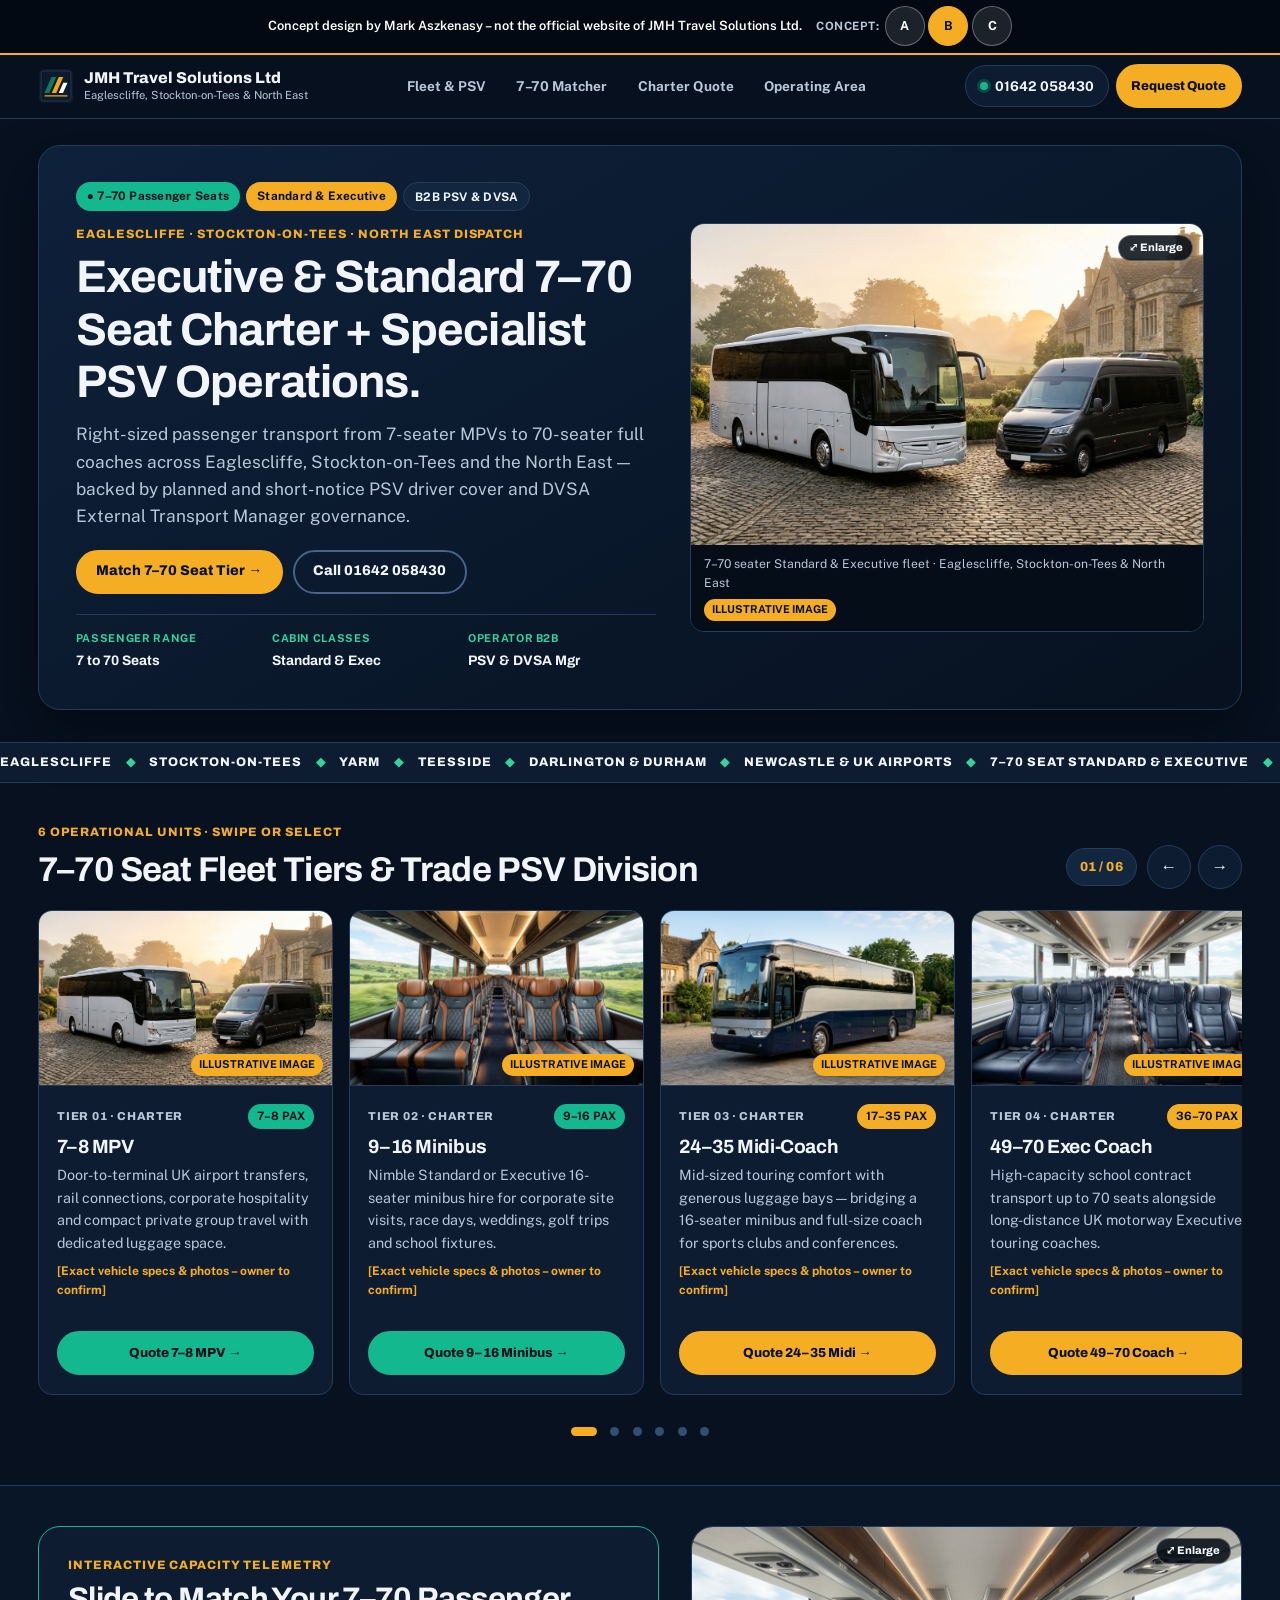
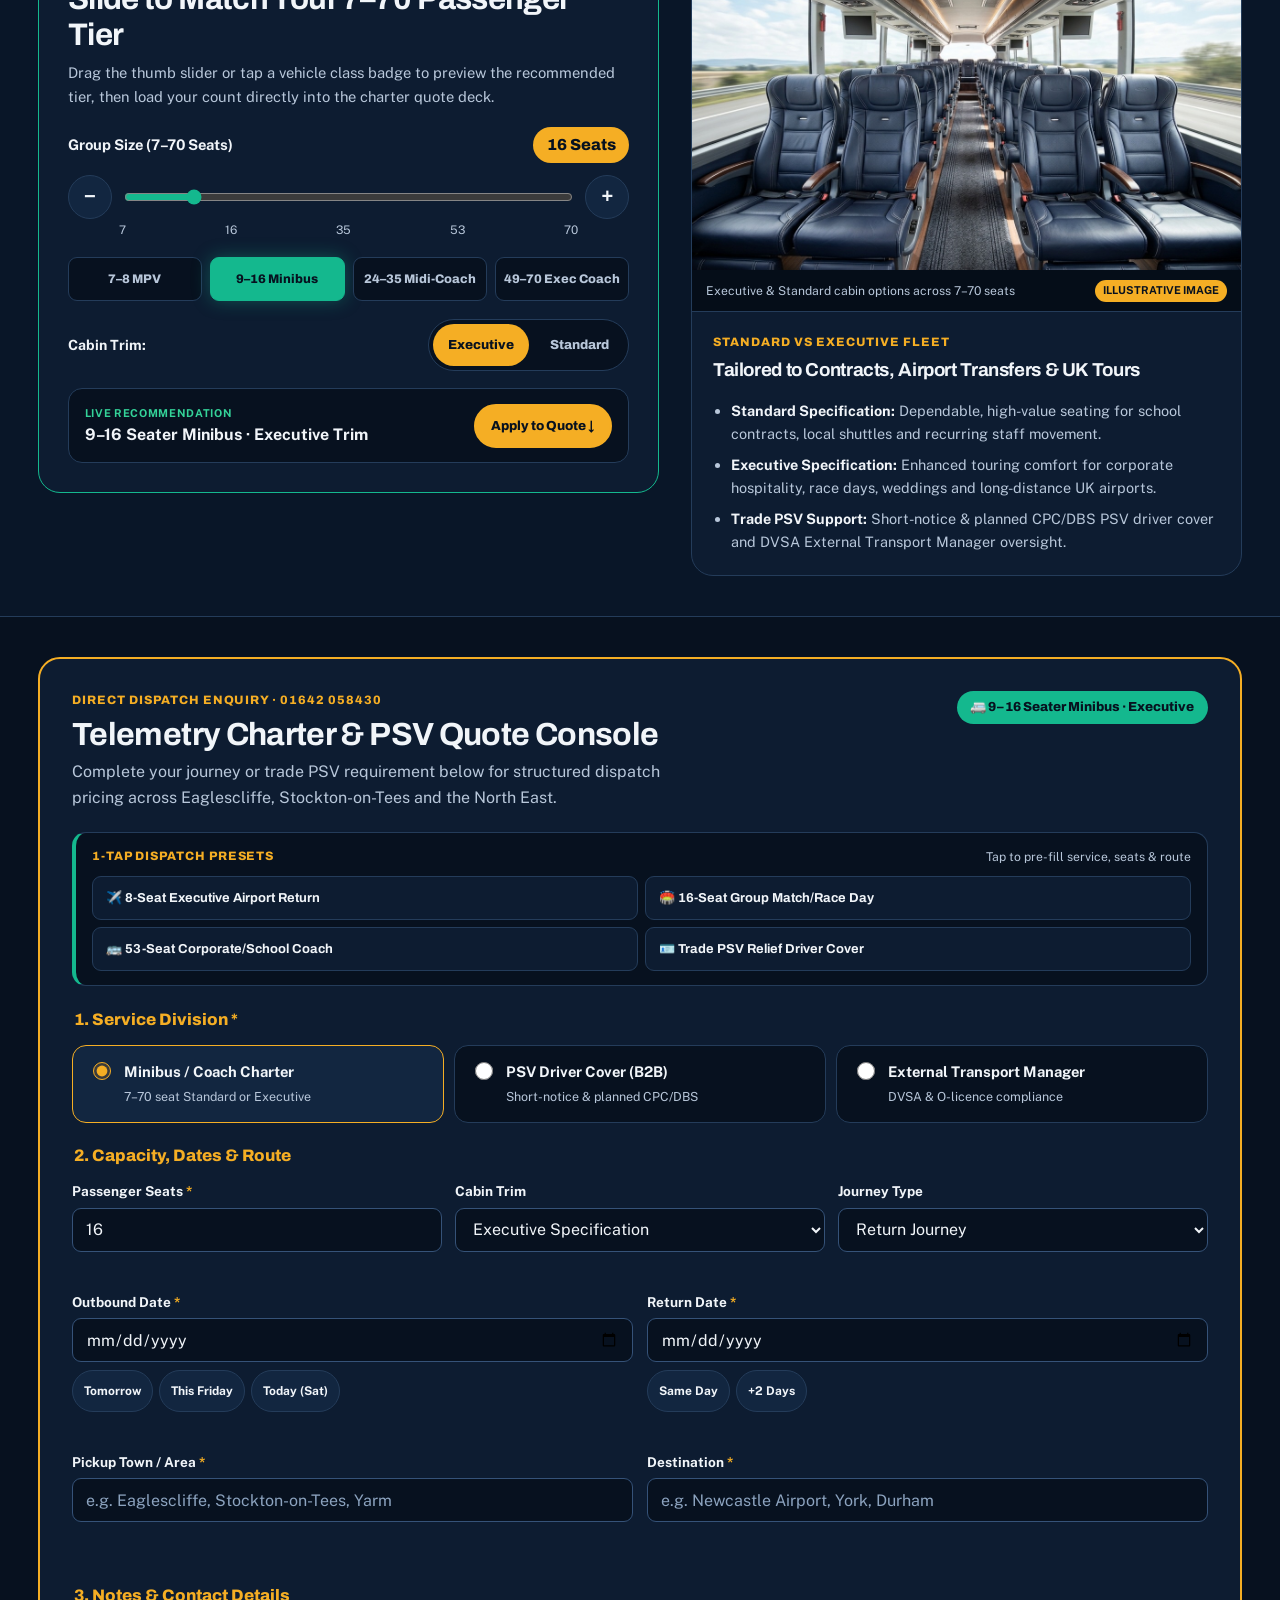
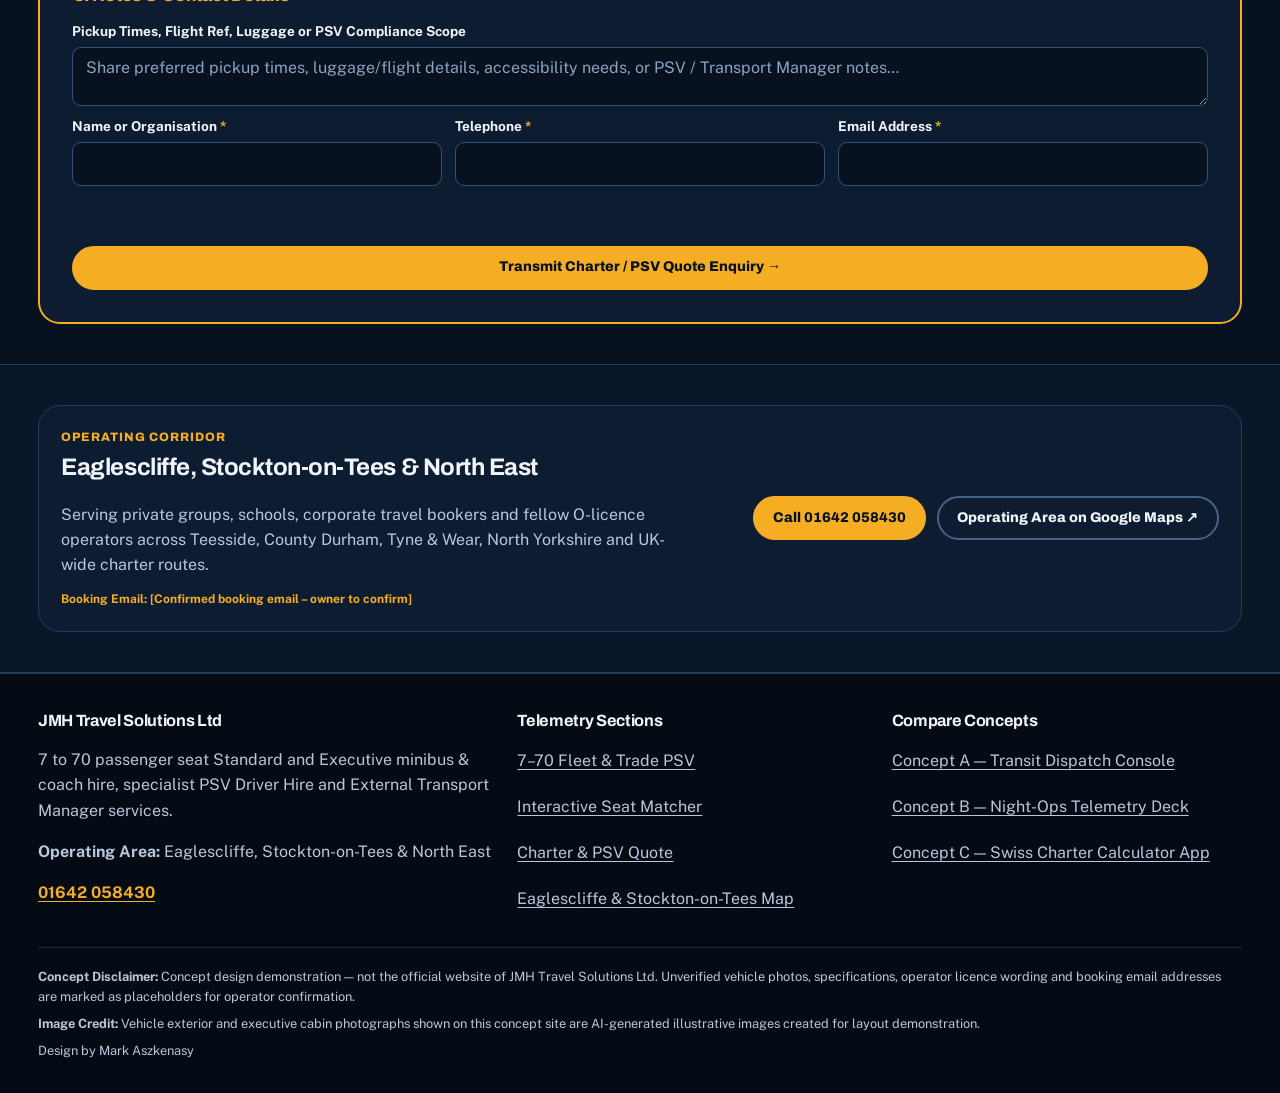
==== commit 2f2aab96: "Upgrade Sets A, B & C: 4-photo suite, lightbox, frosted docks, presets & live owner receipt" ====
--- a/b/index.html
+++ b/b/index.html
@@ -28,6 +28,7 @@
 
   <!-- Night-Ops Telemetry Header -->
   <header class="telemetry-header">
+    <div class="scroll-progress-rail" id="b-scroll-progress" aria-hidden="true"></div>
     <div class="container header-bar">
       <a class="brand-lockup" href="#top" aria-label="JMH Travel Solutions Ltd — Eaglescliffe, Stockton-on-Tees and North East">
         <img class="brand-mark" src="../images/logo-mark.svg" width="38" height="38" alt="JMH Travel Solutions Ltd geometric road-stripe emblem">
@@ -93,7 +94,15 @@
             </div>
           </div>
 
-          <figure class="hero-fleet-frame">
+          <figure
+            class="hero-fleet-frame"
+            data-lightbox-src="../images/hero.jpg"
+            data-lightbox-caption="7–70 seater Standard &amp; Executive fleet · Eaglescliffe, Stockton-on-Tees &amp; North East"
+            tabindex="0"
+            role="button"
+            aria-label="Enlarge hero fleet photograph"
+          >
+            <span class="b-zoom-badge" aria-hidden="true">⤢ Enlarge</span>
             <img
               src="../images/hero.jpg"
               width="1440"
@@ -143,97 +152,193 @@
             <span class="telemetry-kicker">6 Operational Units · Swipe or Select</span>
             <h2 id="fleet-deck-heading">7–70 Seat Fleet Tiers &amp; Trade PSV Division</h2>
           </div>
-          <div class="rail-arrows" aria-label="Scroll fleet tier cards">
-            <button type="button" class="rail-btn" data-rail-dir="-1" aria-label="Previous tier card">←</button>
-            <button type="button" class="rail-btn" data-rail-dir="1" aria-label="Next tier card">→</button>
+          <div class="rail-controls-group" aria-label="Scroll fleet tier cards">
+            <span class="rail-counter-pill" id="b-rail-counter" aria-live="polite">01 / 06</span>
+            <div class="rail-arrows">
+              <button type="button" class="rail-btn" data-rail-dir="-1" aria-label="Previous tier card">←</button>
+              <button type="button" class="rail-btn" data-rail-dir="1" aria-label="Next tier card">→</button>
+            </div>
           </div>
         </div>
 
         <div class="tier-snap-rail" id="fleet-snap-rail" tabindex="0" role="region" aria-label="Swipeable fleet and PSV cards">
           <!-- Card 1: 7-8 MPV -->
           <article class="tier-snap-card">
-            <div class="tier-top">
-              <span class="tier-code">TIER 01 · CHARTER</span>
-              <span class="pax-pill emerald">7–8 PAX</span>
-            </div>
-            <h3>7–8 MPV</h3>
-            <p>Door-to-terminal UK airport transfers, rail connections, corporate hospitality and compact private group travel with dedicated luggage space.</p>
-            <p class="ph-note">[Exact vehicle specs &amp; photos – owner to confirm]</p>
-            <button type="button" class="btn btn-emerald-solid btn-sm" data-load-quote="hire" data-pax="8">
-              Quote 7–8 MPV →
-            </button>
+            <figure
+              class="snap-card-photo"
+              data-lightbox-src="../images/hero.jpg"
+              data-lightbox-caption="Tier 01 · 7–8 Seater MPV / Minibus for door-to-terminal UK airport runs &amp; executive hospitality"
+              tabindex="0"
+              role="button"
+              aria-label="Enlarge 7–8 seater MPV photograph"
+            >
+              <img src="../images/hero.jpg" width="1440" height="803" alt="Executive minibus and coach lineup prepared at dawn" loading="lazy">
+              <span class="ill-tag snap-ill-tag">Illustrative image</span>
+            </figure>
+            <div class="snap-card-body">
+              <div>
+                <div class="tier-top">
+                  <span class="tier-code">TIER 01 · CHARTER</span>
+                  <span class="pax-pill emerald">7–8 PAX</span>
+                </div>
+                <h3>7–8 MPV</h3>
+                <p>Door-to-terminal UK airport transfers, rail connections, corporate hospitality and compact private group travel with dedicated luggage space.</p>
+                <p class="ph-note">[Exact vehicle specs &amp; photos – owner to confirm]</p>
+              </div>
+              <button type="button" class="btn btn-emerald-solid btn-sm" data-load-quote="hire" data-pax="8">
+                Quote 7–8 MPV →
+              </button>
+            </div>
           </article>
 
           <!-- Card 2: 9-16 Minibus -->
           <article class="tier-snap-card">
-            <div class="tier-top">
-              <span class="tier-code">TIER 02 · CHARTER</span>
-              <span class="pax-pill emerald">9–16 PAX</span>
-            </div>
-            <h3>9–16 Minibus</h3>
-            <p>Nimble Standard or Executive 16-seater minibus hire for corporate site visits, race days, weddings, golf trips and school fixtures.</p>
-            <p class="ph-note">[Exact vehicle specs &amp; photos – owner to confirm]</p>
-            <button type="button" class="btn btn-emerald-solid btn-sm" data-load-quote="hire" data-pax="16">
-              Quote 9–16 Minibus →
-            </button>
+            <figure
+              class="snap-card-photo"
+              data-lightbox-src="../images/detail-2.jpg"
+              data-lightbox-caption="Tier 02 · 9–16 Seater Minibus with stitched leather Executive or practical Standard cabin"
+              tabindex="0"
+              role="button"
+              aria-label="Enlarge 9–16 seater minibus cabin photograph"
+            >
+              <img src="../images/detail-2.jpg" width="1200" height="896" alt="Luxury dark stitched leather reclining executive cabin interior with countryside views" loading="lazy">
+              <span class="ill-tag snap-ill-tag">Illustrative image</span>
+            </figure>
+            <div class="snap-card-body">
+              <div>
+                <div class="tier-top">
+                  <span class="tier-code">TIER 02 · CHARTER</span>
+                  <span class="pax-pill emerald">9–16 PAX</span>
+                </div>
+                <h3>9–16 Minibus</h3>
+                <p>Nimble Standard or Executive 16-seater minibus hire for corporate site visits, race days, weddings, golf trips and school fixtures.</p>
+                <p class="ph-note">[Exact vehicle specs &amp; photos – owner to confirm]</p>
+              </div>
+              <button type="button" class="btn btn-emerald-solid btn-sm" data-load-quote="hire" data-pax="16">
+                Quote 9–16 Minibus →
+              </button>
+            </div>
           </article>
 
           <!-- Card 3: 24-35 Midi-Coach -->
           <article class="tier-snap-card">
-            <div class="tier-top">
-              <span class="tier-code">TIER 03 · CHARTER</span>
-              <span class="pax-pill amber">17–35 PAX</span>
-            </div>
-            <h3>24–35 Midi-Coach</h3>
-            <p>Mid-sized touring comfort with generous luggage bays — bridging a 16-seater minibus and full-size coach for sports clubs and conferences.</p>
-            <p class="ph-note">[Exact vehicle specs &amp; photos – owner to confirm]</p>
-            <button type="button" class="btn btn-amber btn-sm" data-load-quote="hire" data-pax="32">
-              Quote 24–35 Midi →
-            </button>
+            <figure
+              class="snap-card-photo"
+              data-lightbox-src="../images/detail-1.jpg"
+              data-lightbox-caption="Tier 03 · 24–35 Seater Midi-Coach with touring comfort and dedicated underfloor luggage bays"
+              tabindex="0"
+              role="button"
+              aria-label="Enlarge 24–35 seater midi-coach photograph"
+            >
+              <img src="../images/detail-1.jpg" width="1200" height="896" alt="Sleek modern silver-and-navy executive touring coach on paved morning forecourt" loading="lazy">
+              <span class="ill-tag snap-ill-tag">Illustrative image</span>
+            </figure>
+            <div class="snap-card-body">
+              <div>
+                <div class="tier-top">
+                  <span class="tier-code">TIER 03 · CHARTER</span>
+                  <span class="pax-pill amber">17–35 PAX</span>
+                </div>
+                <h3>24–35 Midi-Coach</h3>
+                <p>Mid-sized touring comfort with generous luggage bays — bridging a 16-seater minibus and full-size coach for sports clubs and conferences.</p>
+                <p class="ph-note">[Exact vehicle specs &amp; photos – owner to confirm]</p>
+              </div>
+              <button type="button" class="btn btn-amber btn-sm" data-load-quote="hire" data-pax="32">
+                Quote 24–35 Midi →
+              </button>
+            </div>
           </article>
 
           <!-- Card 4: 49-70 Exec Coach -->
           <article class="tier-snap-card">
-            <div class="tier-top">
-              <span class="tier-code">TIER 04 · CHARTER</span>
-              <span class="pax-pill amber">36–70 PAX</span>
-            </div>
-            <h3>49–70 Exec Coach</h3>
-            <p>High-capacity school contract transport up to 70 seats alongside long-distance UK motorway Executive touring coaches.</p>
-            <p class="ph-note">[Exact vehicle specs &amp; photos – owner to confirm]</p>
-            <button type="button" class="btn btn-amber btn-sm" data-load-quote="hire" data-pax="53">
-              Quote 49–70 Coach →
-            </button>
+            <figure
+              class="snap-card-photo"
+              data-lightbox-src="../images/feature.jpg"
+              data-lightbox-caption="Tier 04 · 49–70 Seater Full Coach available in high-capacity contract or Executive UK touring spec"
+              tabindex="0"
+              role="button"
+              aria-label="Enlarge 49–70 seater executive coach cabin photograph"
+            >
+              <img src="../images/feature.jpg" width="1200" height="896" alt="Executive touring coach cabin with dark navy reclining seats, walnut trim and panoramic glazing" loading="lazy">
+              <span class="ill-tag snap-ill-tag">Illustrative image</span>
+            </figure>
+            <div class="snap-card-body">
+              <div>
+                <div class="tier-top">
+                  <span class="tier-code">TIER 04 · CHARTER</span>
+                  <span class="pax-pill amber">36–70 PAX</span>
+                </div>
+                <h3>49–70 Exec Coach</h3>
+                <p>High-capacity school contract transport up to 70 seats alongside long-distance UK motorway Executive touring coaches.</p>
+                <p class="ph-note">[Exact vehicle specs &amp; photos – owner to confirm]</p>
+              </div>
+              <button type="button" class="btn btn-amber btn-sm" data-load-quote="hire" data-pax="53">
+                Quote 49–70 Coach →
+              </button>
+            </div>
           </article>
 
           <!-- Card 5: PSV Driver Cover -->
           <article class="tier-snap-card b2b-card">
-            <div class="tier-top">
-              <span class="tier-code">B2B TRADE · DRIVER HIRE</span>
-              <span class="pax-pill emerald">CPC &amp; DBS</span>
-            </div>
-            <h3>PSV Driver Cover</h3>
-            <p>Specialist short-notice and planned PSV driver relief for fellow North East bus, coach and minibus O-licence operators.</p>
-            <p class="ph-note">[Operator licence &amp; CPC details – owner to confirm]</p>
-            <button type="button" class="btn btn-emerald-solid btn-sm" data-load-quote="driver" data-pax="32">
-              Book PSV Driver Cover →
-            </button>
+            <figure
+              class="snap-card-photo"
+              data-lightbox-src="../images/detail-1.jpg"
+              data-lightbox-caption="B2B Trade · CPC &amp; DBS-vetted PSV relief driver cover for North East O-licence operators"
+              tabindex="0"
+              role="button"
+              aria-label="Enlarge PSV driver cover coach photograph"
+            >
+              <img src="../images/detail-1.jpg" width="1200" height="896" alt="Silver-and-navy PSV coach prepared on morning depot forecourt" loading="lazy">
+              <span class="ill-tag snap-ill-tag">Illustrative image</span>
+            </figure>
+            <div class="snap-card-body">
+              <div>
+                <div class="tier-top">
+                  <span class="tier-code">B2B TRADE · DRIVER HIRE</span>
+                  <span class="pax-pill emerald">CPC &amp; DBS</span>
+                </div>
+                <h3>PSV Driver Cover</h3>
+                <p>Specialist short-notice and planned PSV driver relief for fellow North East bus, coach and minibus O-licence operators.</p>
+                <p class="ph-note">[Operator licence &amp; CPC details – owner to confirm]</p>
+              </div>
+              <button type="button" class="btn btn-emerald-solid btn-sm" data-load-quote="driver" data-pax="32">
+                Book PSV Driver Cover →
+              </button>
+            </div>
           </article>
 
           <!-- Card 6: External Transport Manager -->
           <article class="tier-snap-card b2b-card">
-            <div class="tier-top">
-              <span class="tier-code">B2B TRADE · COMPLIANCE</span>
-              <span class="pax-pill amber">DVSA / O-LICENCE</span>
-            </div>
-            <h3>External Transport Manager</h3>
-            <p>Statutory DVSA governance, O-licence administration, preventative maintenance wallcharts, defect oversight and tachograph auditing.</p>
-            <p class="ph-note">[Operator licence &amp; CPC details – owner to confirm]</p>
-            <button type="button" class="btn btn-amber btn-sm" data-load-quote="tm" data-pax="16">
-              Enquire Transport Mgr →
-            </button>
+            <figure
+              class="snap-card-photo"
+              data-lightbox-src="../images/hero.jpg"
+              data-lightbox-caption="B2B Trade · Statutory DVSA External Transport Manager governance for O-licence operators"
+              tabindex="0"
+              role="button"
+              aria-label="Enlarge External Transport Manager fleet photograph"
+            >
+              <img src="../images/hero.jpg" width="1440" height="803" alt="PSV coach and minibus operator lineup for DVSA transport management" loading="lazy">
+              <span class="ill-tag snap-ill-tag">Illustrative image</span>
+            </figure>
+            <div class="snap-card-body">
+              <div>
+                <div class="tier-top">
+                  <span class="tier-code">B2B TRADE · COMPLIANCE</span>
+                  <span class="pax-pill amber">DVSA / O-LICENCE</span>
+                </div>
+                <h3>External Transport Manager</h3>
+                <p>Statutory DVSA governance, O-licence administration, preventative maintenance wallcharts, defect oversight and tachograph auditing.</p>
+                <p class="ph-note">[Operator licence &amp; CPC details – owner to confirm]</p>
+              </div>
+              <button type="button" class="btn btn-amber btn-sm" data-load-quote="tm" data-pax="16">
+                Enquire Transport Mgr →
+              </button>
+            </div>
           </article>
         </div>
+
+        <!-- Synced Snap Dot Indicators -->
+        <div class="rail-dots-bar" id="b-rail-dots" role="group" aria-label="Select fleet card"></div>
       </div>
     </section>
 
@@ -304,7 +409,15 @@
 
           <!-- Executive vs Standard Cabin Feature Card -->
           <div class="cabin-feature-panel">
-            <figure class="cabin-photo-wrap">
+            <figure
+              class="cabin-photo-wrap"
+              data-lightbox-src="../images/feature.jpg"
+              data-lightbox-caption="Executive &amp; Standard cabin options across 7–70 seats · Reclining leather seating &amp; overhead lockers"
+              tabindex="0"
+              role="button"
+              aria-label="Enlarge executive coach cabin photograph"
+            >
+              <span class="b-zoom-badge" aria-hidden="true">⤢ Enlarge</span>
               <img
                 src="../images/feature.jpg"
                 width="1200"
@@ -343,7 +456,29 @@
               <p>Complete your journey or trade PSV requirement below for structured dispatch pricing across Eaglescliffe, Stockton-on-Tees and the North East.</p>
             </div>
             <div class="active-match-chip" id="quote-live-chip" aria-live="polite">
-              Matched: 16 Seats · Executive
+              🚐 9–16 Seater Minibus · Executive
+            </div>
+          </div>
+
+          <!-- 1-Tap Dispatch Presets -->
+          <div class="b-presets-bar" role="region" aria-label="1-Tap Dispatch Presets">
+            <div class="b-presets-top">
+              <span class="telemetry-kicker" style="margin: 0;">1-Tap Dispatch Presets</span>
+              <span class="b-presets-hint">Tap to pre-fill service, seats &amp; route</span>
+            </div>
+            <div class="b-presets-grid" role="group" aria-label="Quick dispatch scenario presets">
+              <button type="button" class="b-preset-pill" data-b-preset="airport8">
+                ✈️ 8-Seat Executive Airport Return
+              </button>
+              <button type="button" class="b-preset-pill" data-b-preset="group16">
+                🏟️ 16-Seat Group Match/Race Day
+              </button>
+              <button type="button" class="b-preset-pill" data-b-preset="coach53">
+                🚌 53-Seat Corporate/School Coach
+              </button>
+              <button type="button" class="b-preset-pill" data-b-preset="psvdriver">
+                🪪 Trade PSV Relief Driver Cover
+              </button>
             </div>
           </div>
 
@@ -552,6 +687,26 @@
     <a class="dock-pill dock-cta" href="#telemetry-quote">Instant Quote</a>
   </div>
 
+  <!-- Non-blocking Micro-Toast -->
+  <div id="b-micro-toast" class="b-micro-toast" role="status" aria-live="polite" aria-atomic="true" hidden></div>
+
+  <!-- Native Accessible Photo Lightbox -->
+  <dialog class="photo-lightbox" id="b-photo-lightbox" aria-labelledby="b-lightbox-caption">
+    <div class="lightbox-shell">
+      <div class="lightbox-topbar">
+        <span class="ill-tag">Illustrative image</span>
+        <button type="button" class="lightbox-close-btn" id="b-lightbox-close" aria-label="Close photo preview">✕ Close</button>
+      </div>
+      <div class="lightbox-media-stage">
+        <img id="b-lightbox-img" src="../images/hero.jpg" alt="">
+      </div>
+      <div class="lightbox-footer">
+        <p id="b-lightbox-caption">JMH Travel Solutions Ltd — 7 to 70 passenger seat fleet</p>
+        <a class="btn btn-amber btn-sm" id="b-lightbox-cta" href="#telemetry-quote">Jump to Charter Quote ↓</a>
+      </div>
+    </div>
+  </dialog>
+
   <script src="js/app.js"></script>
 </body>
 </html>
--- a/b/css/styles.css
+++ b/b/css/styles.css
@@ -125,56 +125,83 @@
   letter-spacing: -0.02em;
 }
 
+@view-transition {
+  navigation: auto;
+}
+
 /* ==========================================================================
-   1. Top Concept Banner & Switcher
+   1. Top Concept Banner & Switcher (Compact <= 84px on 390px Mobile)
    ========================================================================== */
 .concept-banner {
   background-color: #030912;
   color: #FFFFFF;
-  font-size: 0.8rem;
-  line-height: 1.4;
+  font-size: 0.74rem;
+  line-height: 1.3;
   font-weight: 600;
-  padding: 0.45rem 0.75rem;
+  padding: 0.32rem 0.65rem;
   border-bottom: 2px solid var(--amber);
+}
+
+@media (min-width: 768px) {
+  .concept-banner {
+    font-size: 0.8rem;
+    padding: 0.4rem 0.85rem;
+  }
 }
 
 .concept-banner-inner {
   max-width: var(--container-max);
   margin: 0 auto;
   display: flex;
-  flex-wrap: wrap;
-  align-items: center;
-  justify-content: center;
-  gap: 0.35rem 0.75rem;
-  text-align: center;
+  align-items: center;
+  justify-content: space-between;
+  gap: 0.45rem;
+  text-align: left;
+}
+
+@media (min-width: 768px) {
+  .concept-banner-inner {
+    justify-content: center;
+    gap: 0.5rem 0.9rem;
+    text-align: center;
+  }
 }
 
 .concept-banner p {
   margin: 0;
+  min-width: 0;
 }
 
 .concept-switcher {
   display: inline-flex;
   align-items: center;
-  gap: 0.3rem;
+  gap: 0.22rem;
   flex-shrink: 0;
 }
 
 .concept-switcher-label {
-  font-size: 0.73rem;
+  display: none;
+  font-size: 0.72rem;
   font-weight: 700;
   text-transform: uppercase;
   letter-spacing: 0.04em;
   color: var(--text-muted);
+  margin-right: 0.15rem;
+}
+
+@media (min-width: 560px) {
+  .concept-switcher-label {
+    display: inline;
+  }
 }
 
 .concept-pill {
   display: inline-flex;
   align-items: center;
   justify-content: center;
-  min-width: 42px;
-  min-height: 42px;
-  padding: 0 0.6rem;
+  min-width: 40px;
+  min-height: 40px;
+  padding: 0 0.5rem;
   border-radius: 999px;
   font-size: 0.78rem;
   font-weight: 800;
@@ -196,15 +223,29 @@
 }
 
 /* ==========================================================================
-   2. Night-Ops Telemetry Header
+   2. Night-Ops Telemetry Header + 2.5px Scroll Progress Hairline
    ========================================================================== */
 .telemetry-header {
   position: sticky;
   top: 0;
   z-index: 120;
   background: rgba(7, 17, 31, 0.96);
-  backdrop-filter: blur(10px);
+  backdrop-filter: blur(12px);
+  -webkit-backdrop-filter: blur(12px);
   border-bottom: 1px solid var(--navy-border);
+}
+
+.scroll-progress-rail {
+  position: absolute;
+  top: 0;
+  left: 0;
+  width: 100%;
+  height: 2.5px;
+  transform-origin: 0 50%;
+  transform: scaleX(0);
+  background: linear-gradient(90deg, var(--emerald-bright) 0%, var(--amber) 100%);
+  pointer-events: none;
+  z-index: 30;
 }
 
 .header-bar {
@@ -396,20 +437,26 @@
    3. Full-Bleed Executive Coach & Minibus Hero Card
    ========================================================================== */
 .hero-deck {
-  padding: 1rem 0 1.35rem;
+  padding: 0.85rem 0 1.35rem;
 }
 
 .hero-telemetry-card {
   background: linear-gradient(150deg, #0E213B 0%, #07111F 100%);
   border: 1px solid var(--navy-border);
   border-radius: var(--radius-lg);
-  padding: 1.2rem;
+  padding: 1.05rem;
   display: grid;
-  gap: 1.35rem;
+  gap: 1.15rem;
   box-shadow: 0 22px 48px rgba(2, 6, 14, 0.55);
 }
 
-@media (min-width: 940px) {
+@media (max-width: 959px) {
+  .hero-fleet-frame {
+    order: -1;
+  }
+}
+
+@media (min-width: 960px) {
   .hero-deck {
     padding: 1.6rem 0 2rem;
   }
@@ -418,6 +465,9 @@
     align-items: center;
     padding: 2.3rem;
     gap: 2.1rem;
+  }
+  .hero-fleet-frame {
+    order: 0;
   }
 }
 
@@ -503,6 +553,27 @@
 .telemetry-readout-strip strong {
   font-family: var(--font-heading);
   font-size: 0.86rem;
+}
+
+[data-lightbox-src] {
+  position: relative;
+  cursor: zoom-in;
+}
+
+.b-zoom-badge {
+  position: absolute;
+  top: 0.65rem;
+  right: 0.65rem;
+  z-index: 4;
+  padding: 0.24rem 0.58rem;
+  border-radius: 999px;
+  background: rgba(4, 11, 20, 0.86);
+  border: 1px solid rgba(255, 255, 255, 0.28);
+  color: var(--text-crisp);
+  font-family: var(--font-heading);
+  font-size: 0.68rem;
+  font-weight: 800;
+  pointer-events: none;
 }
 
 .hero-fleet-frame,
@@ -608,7 +679,7 @@
 }
 
 /* ==========================================================================
-   5. Horizontal Touch-Snap Fleet & B2B Tier Cards
+   5. Horizontal Touch-Snap Fleet & B2B Tier Cards + 01/06 Counter & Dots
    ========================================================================== */
 .deck-section {
   padding: 2.5rem 0;
@@ -633,6 +704,29 @@
 .deck-head-row h2 {
   font-size: clamp(1.45rem, 2.7vw, 2.15rem);
   margin: 0;
+}
+
+.rail-controls-group {
+  display: inline-flex;
+  align-items: center;
+  gap: 0.6rem;
+}
+
+.rail-counter-pill {
+  display: inline-flex;
+  align-items: center;
+  justify-content: center;
+  min-height: 38px;
+  padding: 0 0.8rem;
+  border-radius: 999px;
+  background: var(--navy-elevated);
+  border: 1px solid var(--navy-border);
+  color: var(--amber);
+  font-family: var(--font-heading);
+  font-size: 0.82rem;
+  font-weight: 800;
+  font-variant-numeric: tabular-nums;
+  letter-spacing: 0.04em;
 }
 
 .rail-arrows {
@@ -661,7 +755,7 @@
 .tier-snap-rail {
   display: grid;
   grid-auto-flow: column;
-  grid-auto-columns: minmax(270px, 84%);
+  grid-auto-columns: minmax(256px, 84%);
   gap: 1rem;
   overflow-x: auto;
   scroll-snap-type: x mandatory;
@@ -688,11 +782,9 @@
   background: var(--navy-card);
   border: 1px solid var(--navy-border);
   border-radius: var(--radius-md);
-  padding: 1.25rem;
+  overflow: hidden;
   display: flex;
   flex-direction: column;
-  justify-content: space-between;
-  gap: 0.65rem;
 }
 
 .tier-snap-card.b2b-card {
@@ -700,11 +792,49 @@
   border-color: #2E527B;
 }
 
+.snap-card-photo {
+  margin: 0;
+  position: relative;
+  overflow: hidden;
+  border-bottom: 1px solid var(--navy-border);
+  background: #040B14;
+}
+
+.snap-card-photo img {
+  width: 100%;
+  aspect-ratio: 16 / 9.5;
+  object-fit: cover;
+  transition: transform 0.55s cubic-bezier(0.22, 1, 0.36, 1);
+}
+
+@media (hover: hover) and (prefers-reduced-motion: no-preference) {
+  .snap-card-photo:hover img {
+    transform: scale(1.04);
+  }
+}
+
+.snap-ill-tag {
+  position: absolute;
+  bottom: 0.55rem;
+  right: 0.55rem;
+  box-shadow: 0 4px 12px rgba(0, 0, 0, 0.45);
+}
+
+.snap-card-body {
+  padding: 1.15rem;
+  display: flex;
+  flex-direction: column;
+  justify-content: space-between;
+  gap: 0.85rem;
+  flex: 1;
+}
+
 .tier-top {
   display: flex;
   align-items: center;
   justify-content: space-between;
   gap: 0.5rem;
+  margin-bottom: 0.45rem;
 }
 
 .tier-code {
@@ -733,13 +863,13 @@
 }
 
 .tier-snap-card h3 {
-  font-size: 1.22rem;
-  margin: 0;
+  font-size: 1.2rem;
+  margin: 0 0 0.4rem;
 }
 
 .tier-snap-card p {
-  margin: 0;
-  font-size: 0.9rem;
+  margin: 0 0 0.45rem;
+  font-size: 0.89rem;
   color: var(--text-muted);
 }
 
@@ -747,6 +877,40 @@
   font-size: 0.75rem !important;
   font-weight: 700;
   color: var(--amber) !important;
+  margin-bottom: 0 !important;
+}
+
+.rail-dots-bar {
+  display: flex;
+  align-items: center;
+  justify-content: center;
+  gap: 0.35rem;
+  margin-top: 0.85rem;
+}
+
+.rail-dot {
+  appearance: none;
+  border: 0;
+  background: transparent;
+  padding: 0.55rem 0.25rem;
+  cursor: pointer;
+  display: inline-flex;
+  align-items: center;
+  justify-content: center;
+}
+
+.rail-dot::before {
+  content: "";
+  width: 9px;
+  height: 9px;
+  border-radius: 999px;
+  background: #334E73;
+  transition: width 0.22s ease, background-color 0.22s ease;
+}
+
+.rail-dot.is-active::before {
+  width: 26px;
+  background: var(--amber);
 }
 
 /* ==========================================================================
@@ -1279,20 +1443,30 @@
   margin: 0;
 }
 
+/* Frosted Glass Safe-Area Floating Dock + Form/Footer Auto-Clearance */
 .floating-dock {
   position: fixed;
   left: 0.75rem;
   right: 0.75rem;
   bottom: calc(0.65rem + env(safe-area-inset-bottom, 0px));
   z-index: 160;
-  background: rgba(4, 11, 20, 0.96);
-  border: 1.5px solid var(--amber);
+  background: rgba(7, 17, 31, 0.96);
+  backdrop-filter: blur(20px) saturate(180%);
+  -webkit-backdrop-filter: blur(20px) saturate(180%);
+  border: 1.5px solid rgba(245, 174, 36, 0.85);
   border-radius: 999px;
   padding: 0.36rem;
   display: grid;
   grid-template-columns: 1fr 1fr;
   gap: 0.4rem;
-  box-shadow: 0 14px 32px rgba(0, 0, 0, 0.55);
+  box-shadow: inset 0 1px 0 rgba(255, 255, 255, 0.18), 0 16px 36px rgba(0, 0, 0, 0.62);
+  transition: transform 0.32s cubic-bezier(0.22, 1, 0.36, 1), opacity 0.24s ease;
+}
+
+.floating-dock.is-dock-hidden {
+  transform: translateY(130%);
+  opacity: 0;
+  pointer-events: none;
 }
 
 @media (min-width: 980px) {
@@ -1316,7 +1490,7 @@
 }
 
 .dock-tel {
-  background: var(--navy-card);
+  background: rgba(13, 28, 49, 0.98);
   color: var(--text-crisp);
   border: 1px solid var(--navy-border);
 }
@@ -1326,3 +1500,312 @@
   color: var(--navy-abyss);
 }
 
+/* ==========================================================================
+   9. 1-Tap Dispatch Presets, Micro-Toast, Lightbox & Owner-Receipt Ticket
+   ========================================================================== */
+.b-presets-bar {
+  background: var(--navy-abyss);
+  border: 1px solid var(--navy-border);
+  border-left: 4px solid var(--emerald);
+  border-radius: var(--radius-md);
+  padding: 0.9rem 1rem;
+  margin-bottom: 1.25rem;
+}
+
+.b-presets-top {
+  display: flex;
+  flex-wrap: wrap;
+  align-items: center;
+  justify-content: space-between;
+  gap: 0.45rem;
+  margin-bottom: 0.6rem;
+}
+
+.b-presets-hint {
+  font-size: 0.76rem;
+  color: var(--text-muted);
+}
+
+.b-presets-grid {
+  display: grid;
+  grid-template-columns: 1fr;
+  gap: 0.45rem;
+}
+
+@media (min-width: 620px) {
+  .b-presets-grid {
+    grid-template-columns: repeat(2, minmax(0, 1fr));
+  }
+}
+
+.b-preset-pill {
+  display: inline-flex;
+  align-items: center;
+  justify-content: flex-start;
+  gap: 0.45rem;
+  min-height: 44px;
+  padding: 0.48rem 0.8rem;
+  border-radius: var(--radius-sm);
+  border: 1.5px solid var(--navy-border);
+  background: var(--navy-card);
+  color: var(--text-crisp);
+  font-family: var(--font-heading);
+  font-size: 0.81rem;
+  font-weight: 700;
+  text-align: left;
+  line-height: 1.25;
+  cursor: pointer;
+  transition: border-color 0.15s ease, background-color 0.15s ease, color 0.15s ease;
+}
+
+.b-preset-pill:hover {
+  border-color: var(--amber);
+  background: var(--navy-elevated);
+}
+
+.b-preset-pill.is-active {
+  background: var(--emerald);
+  border-color: var(--emerald);
+  color: var(--navy-abyss);
+}
+
+/* Micro-Toast */
+.b-micro-toast {
+  position: fixed;
+  left: 50%;
+  bottom: calc(5.4rem + env(safe-area-inset-bottom, 0px));
+  transform: translate(-50%, 14px);
+  z-index: 260;
+  max-width: min(92vw, 420px);
+  padding: 0.58rem 1rem;
+  border-radius: 999px;
+  background: rgba(7, 17, 31, 0.98);
+  color: var(--text-crisp);
+  border: 1.5px solid var(--amber);
+  box-shadow: 0 14px 32px rgba(0, 0, 0, 0.55);
+  font-family: var(--font-heading);
+  font-size: 0.82rem;
+  font-weight: 800;
+  text-align: center;
+  opacity: 0;
+  pointer-events: none;
+  transition: opacity 0.22s ease, transform 0.22s cubic-bezier(0.22, 1, 0.36, 1);
+}
+
+.b-micro-toast.is-visible {
+  opacity: 1;
+  transform: translate(-50%, 0);
+}
+
+@media (min-width: 980px) {
+  .b-micro-toast {
+    left: auto;
+    right: 1.5rem;
+    bottom: 1.5rem;
+    transform: translateY(14px);
+  }
+  .b-micro-toast.is-visible {
+    transform: translateY(0);
+  }
+}
+
+/* Native <dialog> Photo Lightbox */
+dialog.photo-lightbox {
+  width: min(94vw, 940px);
+  max-height: 92vh;
+  margin: auto;
+  padding: 0;
+  border: 2px solid var(--amber);
+  border-radius: var(--radius-lg);
+  background: #040B14;
+  color: var(--text-crisp);
+  box-shadow: 0 28px 64px rgba(0, 0, 0, 0.72);
+  overflow: hidden;
+}
+
+dialog.photo-lightbox::backdrop {
+  background: rgba(3, 9, 18, 0.82);
+  backdrop-filter: blur(12px);
+  -webkit-backdrop-filter: blur(12px);
+}
+
+.lightbox-shell {
+  display: flex;
+  flex-direction: column;
+  max-height: 92vh;
+}
+
+.lightbox-topbar {
+  display: flex;
+  align-items: center;
+  justify-content: space-between;
+  gap: 0.75rem;
+  padding: 0.65rem 0.95rem;
+  background: var(--navy-card);
+  border-bottom: 1px solid var(--navy-border);
+}
+
+.lightbox-close-btn {
+  display: inline-flex;
+  align-items: center;
+  justify-content: center;
+  min-width: 44px;
+  min-height: 44px;
+  padding: 0 0.8rem;
+  border-radius: 999px;
+  border: 1px solid var(--navy-border);
+  background: var(--navy-elevated);
+  color: var(--text-crisp);
+  font-family: var(--font-heading);
+  font-size: 0.84rem;
+  font-weight: 800;
+  cursor: pointer;
+}
+
+.lightbox-close-btn:hover {
+  background: var(--amber);
+  color: var(--navy-abyss);
+  border-color: var(--amber);
+}
+
+.lightbox-media-stage {
+  background: #02060C;
+  display: flex;
+  align-items: center;
+  justify-content: center;
+  overflow: hidden;
+}
+
+.lightbox-media-stage img {
+  width: 100%;
+  max-height: 62vh;
+  object-fit: contain;
+}
+
+.lightbox-footer {
+  display: flex;
+  flex-wrap: wrap;
+  align-items: center;
+  justify-content: space-between;
+  gap: 0.75rem;
+  padding: 0.85rem 1rem;
+  background: var(--navy-card);
+  border-top: 1px solid var(--navy-border);
+}
+
+.lightbox-footer p {
+  margin: 0;
+  font-size: 0.88rem;
+  color: var(--text-muted);
+  max-width: 56ch;
+}
+
+/* Structured Owner-Receipt Ticket (Night-Ops Theme) */
+.b-demo-verbatim {
+  margin: 0 0 0.85rem;
+  font-family: var(--font-heading);
+  font-size: 0.96rem;
+  font-weight: 800;
+  color: var(--emerald-bright);
+}
+
+.b-receipt-ticket {
+  background: var(--navy-abyss);
+  border: 1.5px solid var(--emerald);
+  border-radius: var(--radius-md);
+  padding: 1rem;
+  color: var(--text-crisp);
+  font-weight: 500;
+}
+
+.b-receipt-head {
+  display: flex;
+  flex-wrap: wrap;
+  align-items: center;
+  justify-content: space-between;
+  gap: 0.5rem;
+  padding-bottom: 0.6rem;
+  margin-bottom: 0.75rem;
+  border-bottom: 1px dashed var(--navy-border);
+}
+
+.b-receipt-title {
+  font-family: var(--font-heading);
+  font-size: 0.84rem;
+  font-weight: 800;
+  text-transform: uppercase;
+  letter-spacing: 0.05em;
+  color: var(--amber);
+}
+
+.b-receipt-ref {
+  padding: 0.2rem 0.6rem;
+  border-radius: 999px;
+  background: var(--navy-elevated);
+  border: 1px solid var(--navy-border);
+  color: var(--emerald-bright);
+  font-family: var(--font-heading);
+  font-size: 0.75rem;
+  font-weight: 800;
+}
+
+.b-receipt-dl {
+  margin: 0;
+  display: grid;
+  grid-template-columns: 1fr;
+  gap: 0.55rem;
+  font-size: 0.85rem;
+}
+
+@media (min-width: 580px) {
+  .b-receipt-dl {
+    grid-template-columns: repeat(2, minmax(0, 1fr));
+  }
+  .b-receipt-dl .full-span {
+    grid-column: 1 / -1;
+  }
+}
+
+.b-receipt-dl div {
+  background: var(--navy-card);
+  border: 1px solid var(--navy-border);
+  border-radius: var(--radius-sm);
+  padding: 0.5rem 0.68rem;
+}
+
+.b-receipt-dl dt {
+  font-size: 0.68rem;
+  font-weight: 800;
+  text-transform: uppercase;
+  letter-spacing: 0.05em;
+  color: var(--text-muted);
+  margin-bottom: 0.12rem;
+}
+
+.b-receipt-dl dd {
+  margin: 0;
+  font-weight: 700;
+  color: var(--text-crisp);
+  word-break: break-word;
+}
+
+.b-receipt-actions {
+  display: flex;
+  flex-wrap: wrap;
+  gap: 0.55rem;
+  margin-top: 0.85rem;
+  padding-top: 0.75rem;
+  border-top: 1px solid var(--navy-border);
+}
+
+@media (prefers-reduced-motion: reduce) {
+  *,
+  *::before,
+  *::after {
+    animation-duration: 0.01ms !important;
+    animation-iteration-count: 1 !important;
+    transition-duration: 0.01ms !important;
+  }
+}
+
+
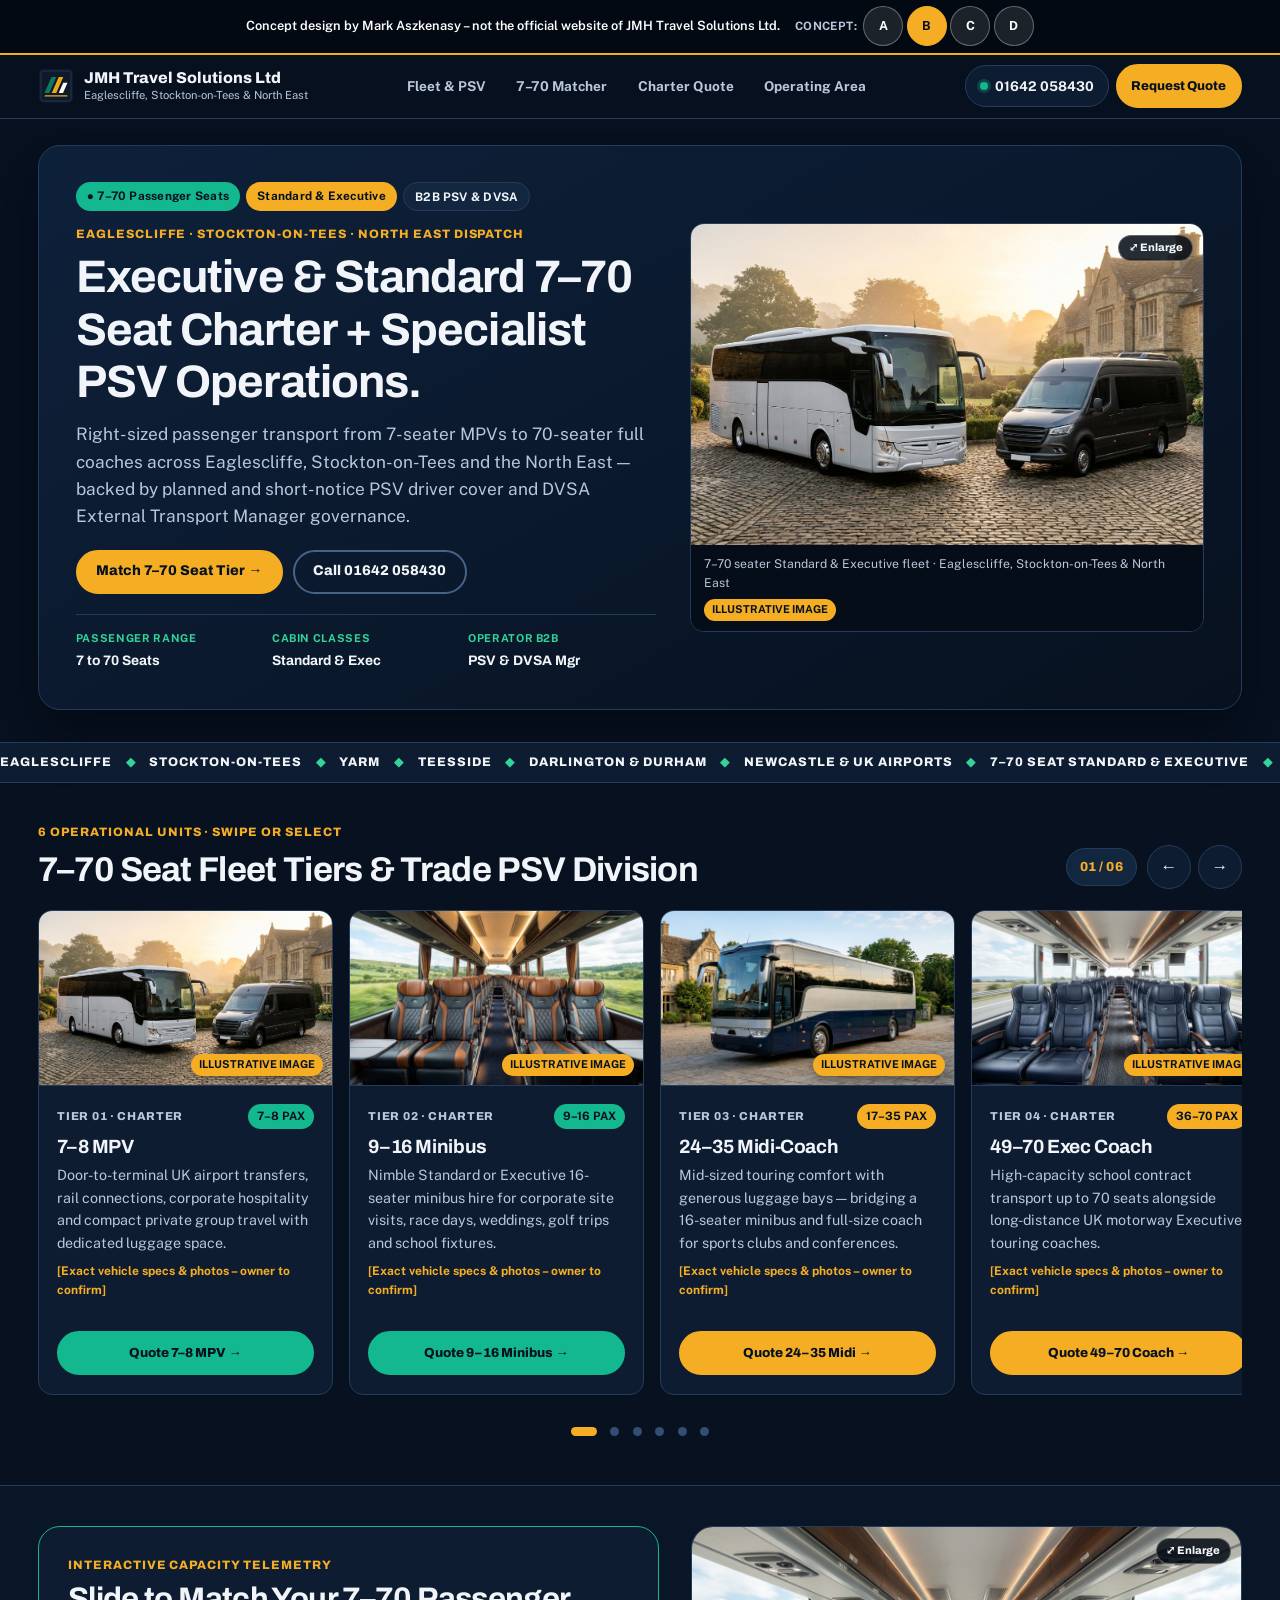
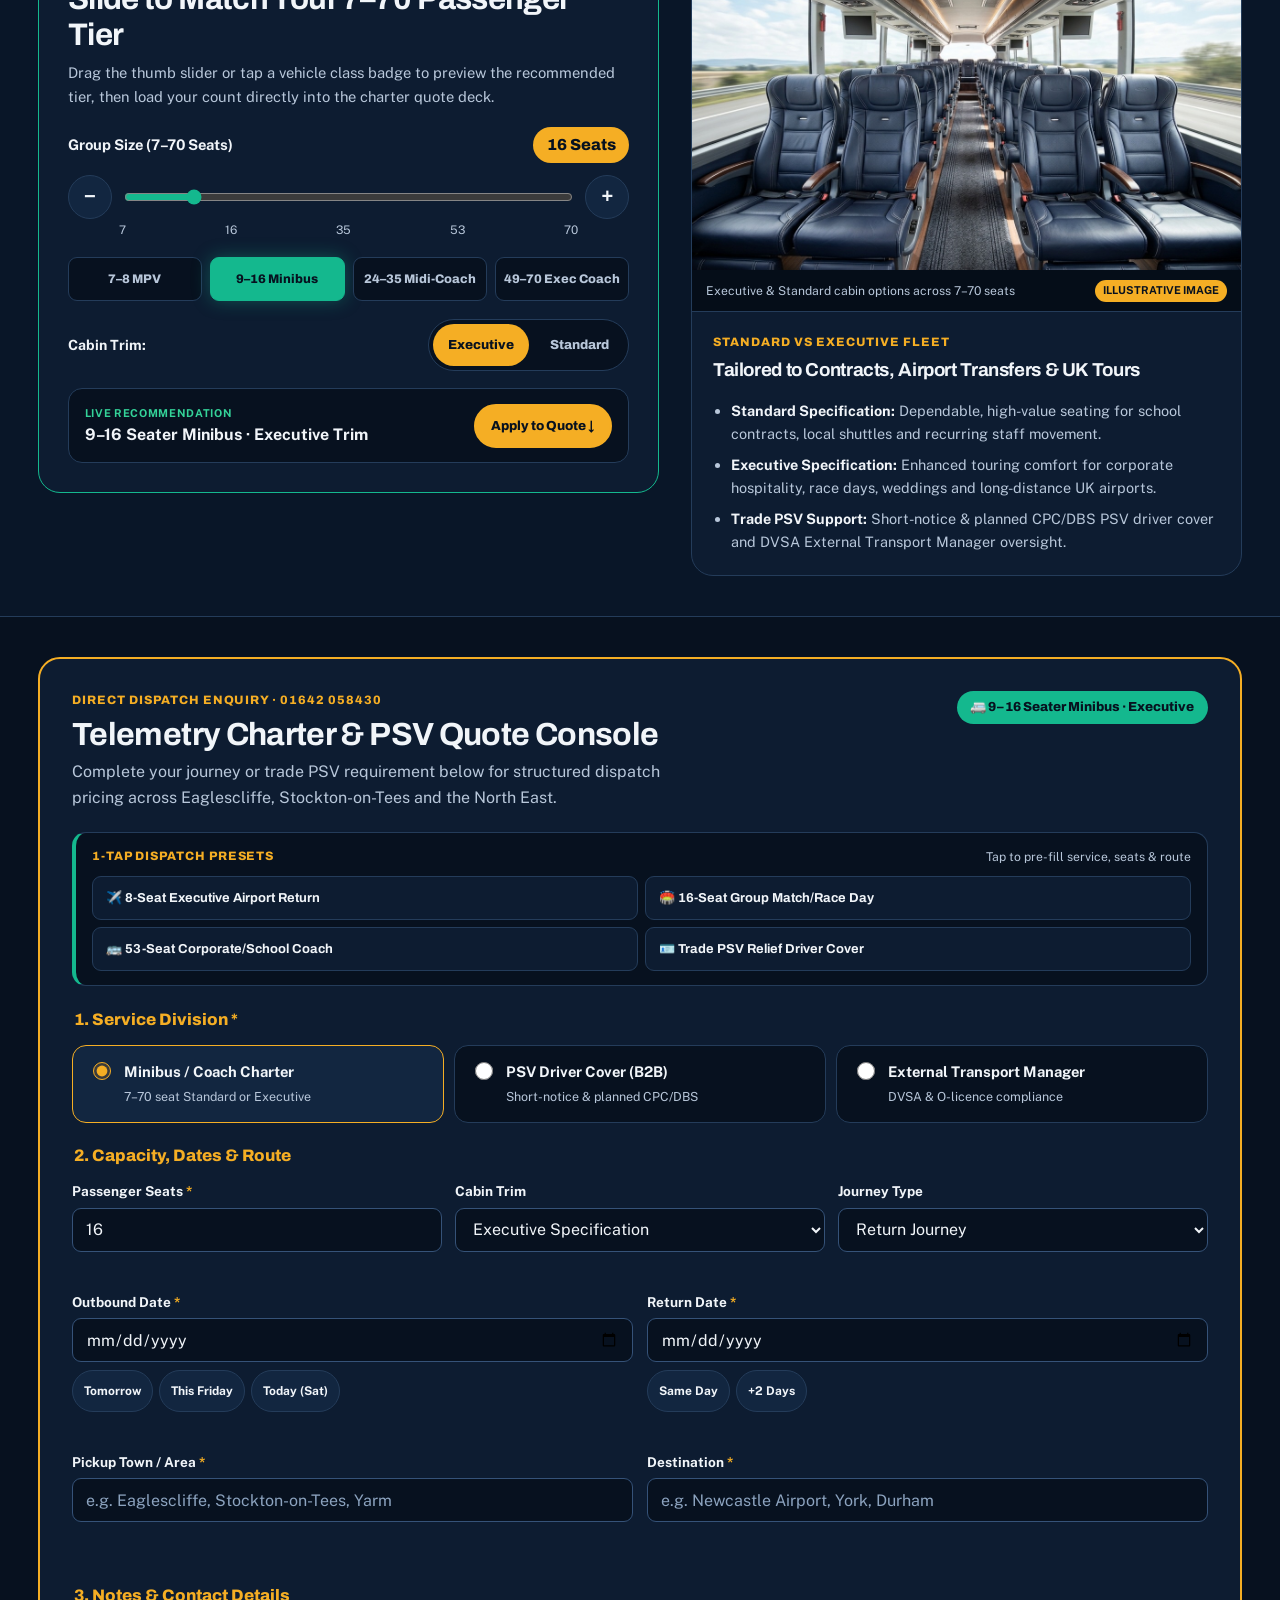
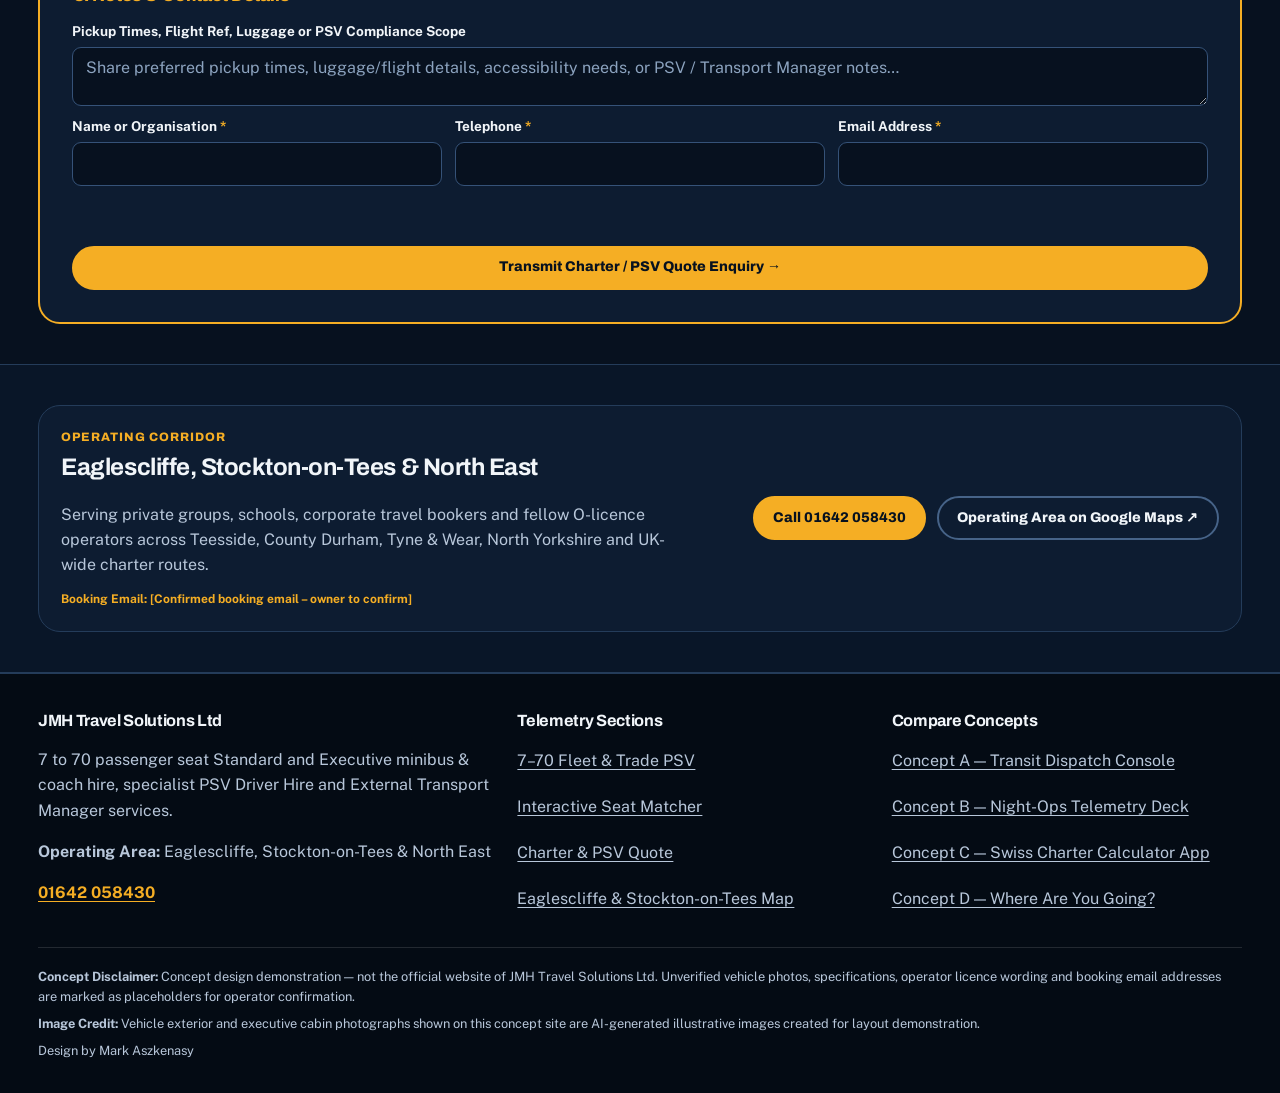
==== commit 8a59e65c: "Add Concept D pill to the A, B and C switchers Co-Authored-By: Claude Fable 5.2 <noreply@anthropic.c" ====
--- a/b/index.html
+++ b/b/index.html
@@ -22,6 +22,7 @@
         <a class="concept-pill" href="../index.html">A</a>
         <a class="concept-pill is-active" href="index.html" aria-current="page">B</a>
         <a class="concept-pill" href="../c/index.html">C</a>
+        <a class="concept-pill" href="../d/index.html">D</a>
       </nav>
     </div>
   </div>
@@ -669,6 +670,7 @@
             <li><a href="../index.html">Concept A — Transit Dispatch Console</a></li>
             <li><a href="index.html" aria-current="page">Concept B — Night-Ops Telemetry Deck</a></li>
             <li><a href="../c/index.html">Concept C — Swiss Charter Calculator App</a></li>
+            <li><a href="../d/index.html">Concept D — Where Are You Going?</a></li>
           </ul>
         </div>
       </div>
